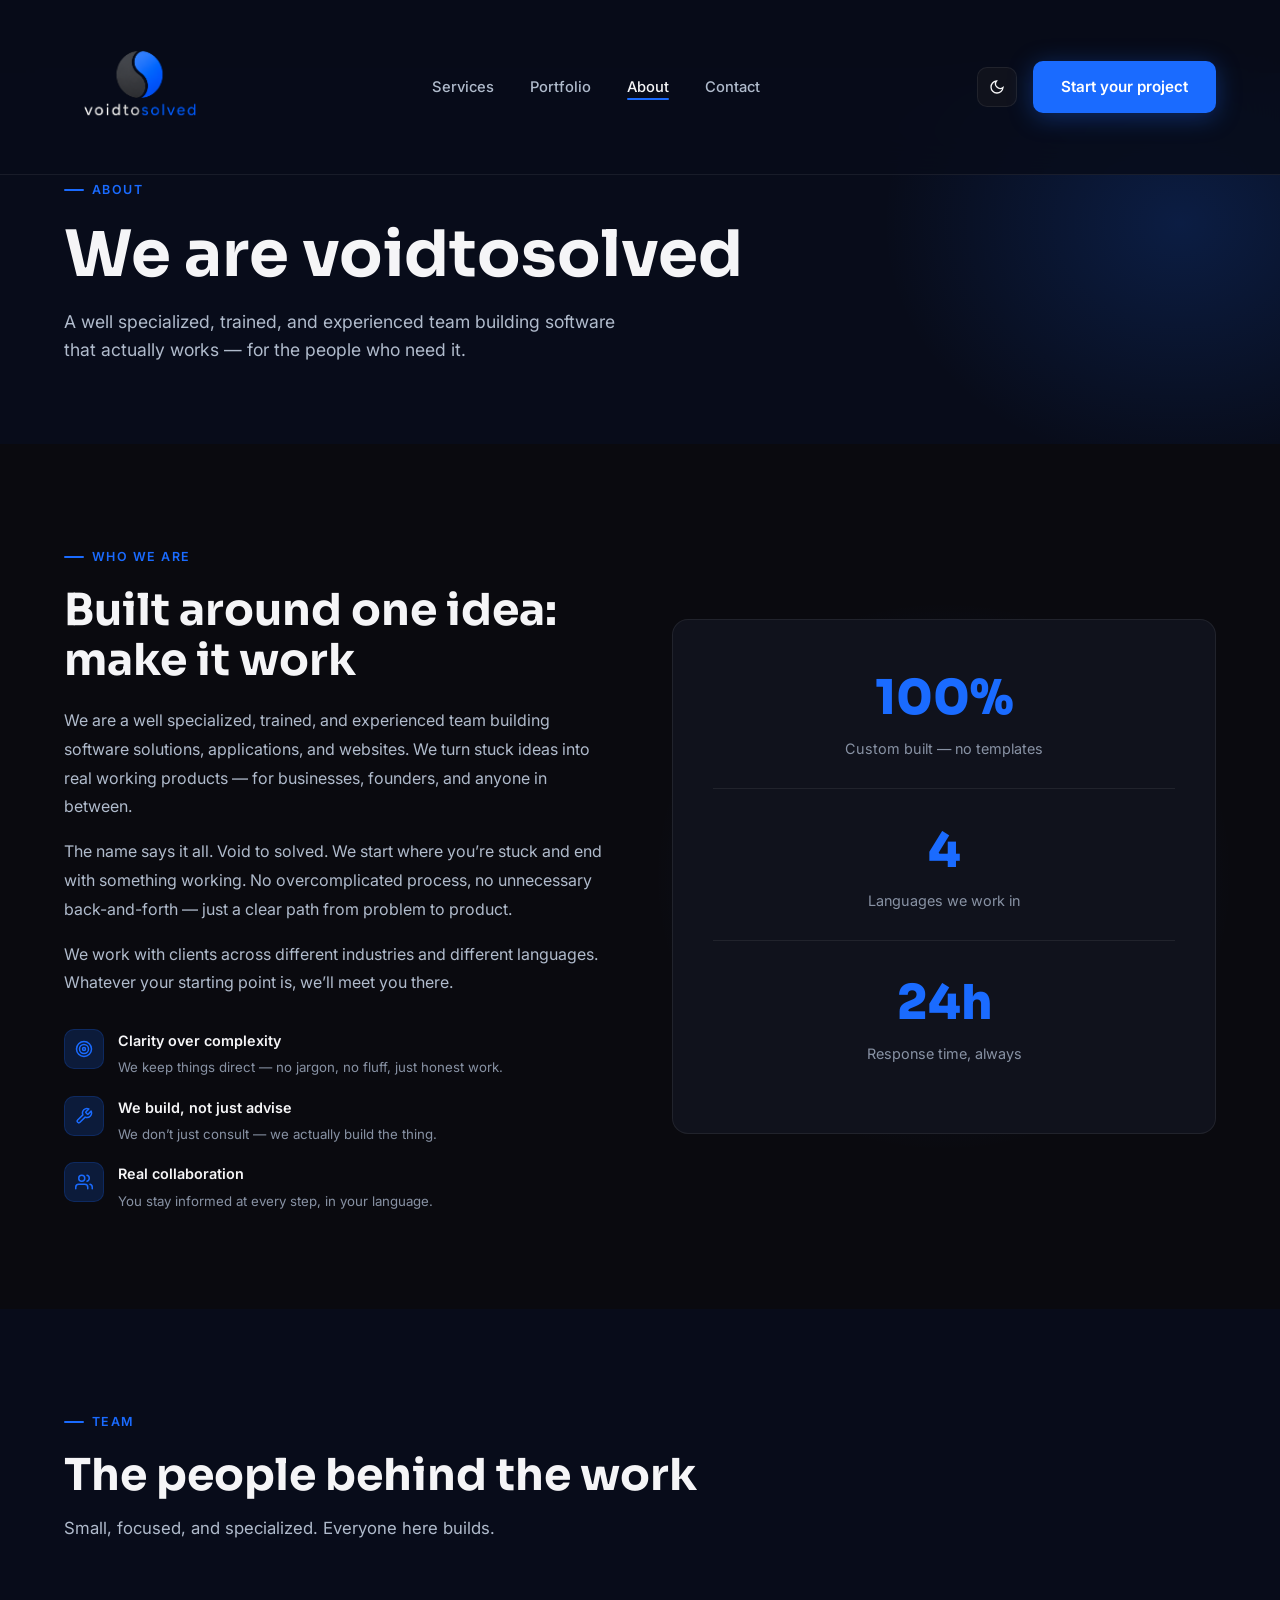
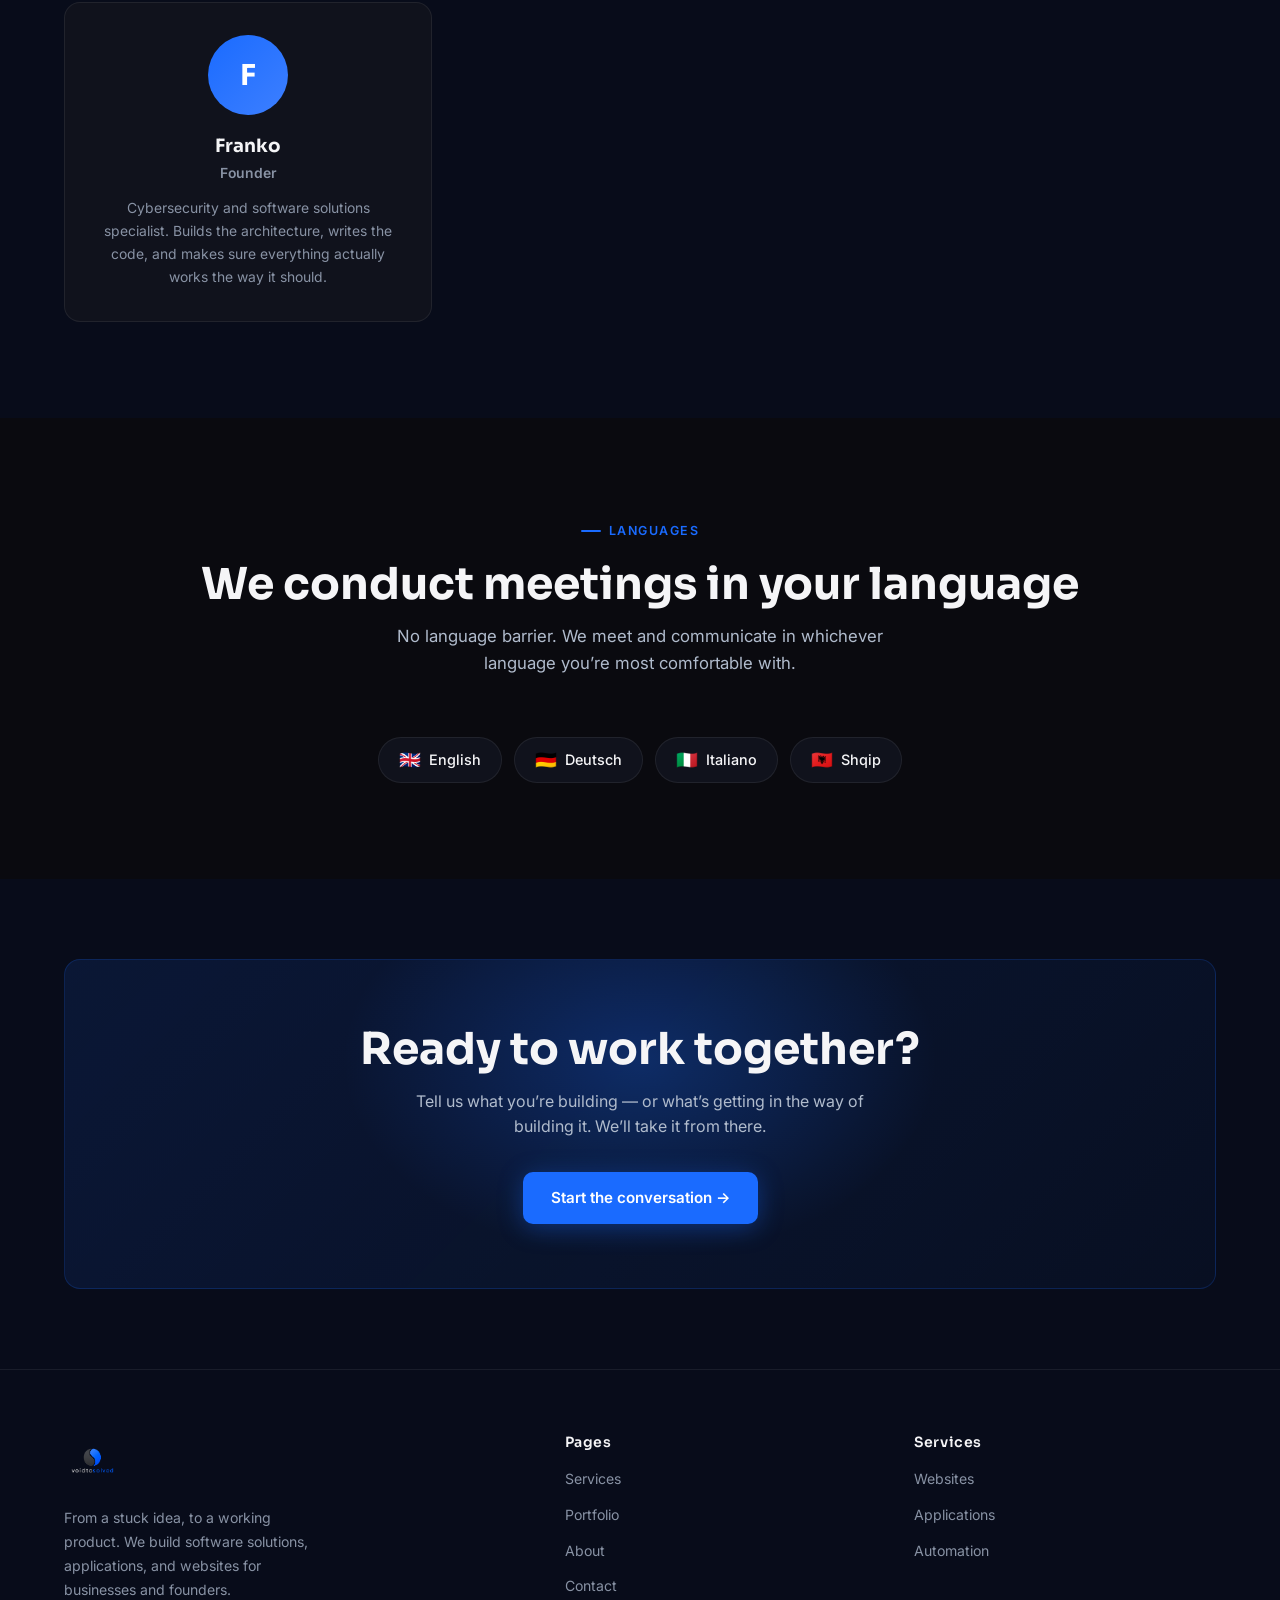
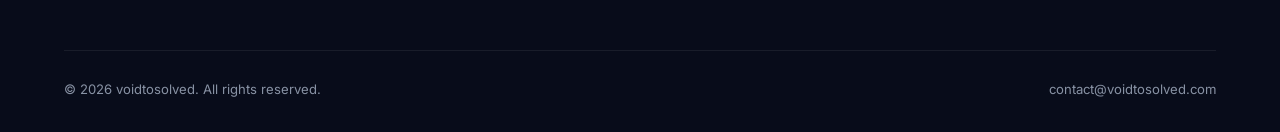
==== about.html @ 0ddc076f "Revert "Add interactive enhancements: particles, cursor glow, 3D tilt, magnetic buttons, parallax, s" ====
<!DOCTYPE html>
<html lang="en" data-theme="dark">
<head>
  <meta charset="UTF-8" />
  <meta name="viewport" content="width=device-width, initial-scale=1.0" />
  <title>About &mdash; voidtosolved</title>
  <meta name="description" content="We are voidtosolved &mdash; a specialized team building software solutions, applications, and websites for businesses and founders." />
  <link rel="stylesheet" href="css/style.css" />
  <link rel="icon" type="image/png" href="voidtosolved_transparent.png" />
</head>
<body>

<nav>
  <div class="container nav-inner">
    <a href="index.html" class="nav-logo" aria-label="voidtosolved home">
      <img src="VTS_LOGO_NO_BCG_WHITE.png" alt="voidtosolved logo" class="logo-dark" />
      <img src="voidtosolved_transparent.png" alt="voidtosolved logo" class="logo-light" />
    </a>
    <ul class="nav-links">
      <li><a href="services.html">Services</a></li>
      <li><a href="portfolio.html">Portfolio</a></li>
      <li><a href="about.html">About</a></li>
      <li><a href="contact.html">Contact</a></li>
    </ul>
    <div class="nav-right">
      <button class="theme-toggle" aria-label="Toggle theme"></button>
      <a href="contact.html" class="btn btn-primary">Start your project</a>
      <button class="hamburger" aria-label="Open menu" aria-expanded="false">
        <span></span><span></span><span></span>
      </button>
    </div>
  </div>
</nav>

<nav class="mobile-nav" role="navigation" aria-label="Mobile menu">
  <a href="services.html">Services</a>
  <a href="portfolio.html">Portfolio</a>
  <a href="about.html">About</a>
  <a href="contact.html">Contact</a>
  <a href="contact.html" class="btn btn-primary">Start your project</a>
</nav>

<div class="page-wrapper">

  <section class="page-hero">
    <div class="container">
      <div class="fade-up">
        <span class="section-label">About</span>
        <h1>We are voidtosolved</h1>
        <p style="max-width:560px;margin-top:16px;font-size:1.1rem;">A well specialized, trained, and experienced team building software that actually works &mdash; for the people who need it.</p>
      </div>
    </div>
  </section>

  <section class="about-story">
    <div class="container">
      <div class="about-grid">
        <div class="about-text fade-up">
          <span class="section-label">Who we are</span>
          <h2>Built around one idea:<br>make it work</h2>
          <p>We are a well specialized, trained, and experienced team building software solutions, applications, and websites. We turn stuck ideas into real working products &mdash; for businesses, founders, and anyone in between.</p>
          <p>The name says it all. Void to solved. We start where you&rsquo;re stuck and end with something working. No overcomplicated process, no unnecessary back-and-forth &mdash; just a clear path from problem to product.</p>
          <p>We work with clients across different industries and different languages. Whatever your starting point is, we&rsquo;ll meet you there.</p>
          <div class="about-values">
            <div class="about-value">
              <div class="about-value-icon"><svg width="18" height="18" viewBox="0 0 24 24" fill="none" stroke="currentColor" stroke-width="2" stroke-linecap="round" stroke-linejoin="round"><circle cx="12" cy="12" r="10"/><circle cx="12" cy="12" r="6"/><circle cx="12" cy="12" r="2"/></svg></div>
              <div class="about-value-text">
                <strong>Clarity over complexity</strong>
                <span>We keep things direct &mdash; no jargon, no fluff, just honest work.</span>
              </div>
            </div>
            <div class="about-value">
              <div class="about-value-icon"><svg width="18" height="18" viewBox="0 0 24 24" fill="none" stroke="currentColor" stroke-width="2" stroke-linecap="round" stroke-linejoin="round"><path d="M14.7 6.3a1 1 0 0 0 0 1.4l1.6 1.6a1 1 0 0 0 1.4 0l3.77-3.77a6 6 0 0 1-7.94 7.94l-6.91 6.91a2.12 2.12 0 0 1-3-3l6.91-6.91a6 6 0 0 1 7.94-7.94l-3.76 3.76z"/></svg></div>
              <div class="about-value-text">
                <strong>We build, not just advise</strong>
                <span>We don&rsquo;t just consult &mdash; we actually build the thing.</span>
              </div>
            </div>
            <div class="about-value">
              <div class="about-value-icon"><svg width="18" height="18" viewBox="0 0 24 24" fill="none" stroke="currentColor" stroke-width="2" stroke-linecap="round" stroke-linejoin="round"><path d="M17 21v-2a4 4 0 0 0-4-4H5a4 4 0 0 0-4 4v2"/><circle cx="9" cy="7" r="4"/><path d="M23 21v-2a4 4 0 0 0-3-3.87"/><path d="M16 3.13a4 4 0 0 1 0 7.75"/></svg></div>
              <div class="about-value-text">
                <strong>Real collaboration</strong>
                <span>You stay informed at every step, in your language.</span>
              </div>
            </div>
          </div>
        </div>
        <div class="about-visual fade-up fade-up-delay-1">
          <div class="about-visual-glow"></div>
          <div class="about-visual-card">
            <div class="about-stat">100%</div>
            <div class="about-stat-label">Custom built &mdash; no templates</div>
            <div style="height:1px;background:var(--card-border);margin:24px 0;"></div>
            <div class="about-stat">4</div>
            <div class="about-stat-label">Languages we work in</div>
            <div style="height:1px;background:var(--card-border);margin:24px 0;"></div>
            <div class="about-stat">24h</div>
            <div class="about-stat-label">Response time, always</div>
          </div>
        </div>
      </div>
    </div>
  </section>

  <section class="team-section">
    <div class="container">
      <div class="section-header fade-up">
        <span class="section-label">Team</span>
        <h2>The people behind the work</h2>
        <p>Small, focused, and specialized. Everyone here builds.</p>
      </div>
      <div class="team-grid fade-up fade-up-delay-1">
        <div class="team-card">
          <div class="team-avatar">F</div>
          <h3>Franko</h3>
          <p class="team-role">Founder</p>
          <p>Cybersecurity and software solutions specialist. Builds the architecture, writes the code, and makes sure everything actually works the way it should.</p>
        </div>
      </div>
    </div>
  </section>

  <section class="about-languages">
    <div class="container">
      <div class="section-header centered fade-up">
        <span class="section-label">Languages</span>
        <h2>We conduct meetings in your language</h2>
        <p>No language barrier. We meet and communicate in whichever language you&rsquo;re most comfortable with.</p>
      </div>
      <div class="languages-inner fade-up fade-up-delay-1">
        <div class="lang-pills">
          <span class="lang-pill"><span class="flag">&#x1F1EC;&#x1F1E7;</span> English</span>
          <span class="lang-pill"><span class="flag">&#x1F1E9;&#x1F1EA;</span> Deutsch</span>
          <span class="lang-pill"><span class="flag">&#x1F1EE;&#x1F1F9;</span> Italiano</span>
          <span class="lang-pill"><span class="flag">&#x1F1E6;&#x1F1F1;</span> Shqip</span>
        </div>
      </div>
    </div>
  </section>

  <section style="background:var(--deep-navy);padding:80px 0;">
    <div class="container">
      <div class="cta-banner fade-up">
        <h2>Ready to work together?</h2>
        <p>Tell us what you&rsquo;re building &mdash; or what&rsquo;s getting in the way of building it. We&rsquo;ll take it from there.</p>
        <a href="contact.html" class="btn btn-primary">Start the conversation &rarr;</a>
      </div>
    </div>
  </section>

</div>

<footer>
  <div class="container">
    <div class="footer-grid">
      <div class="footer-brand">
        <img src="VTS_LOGO_NO_BCG_WHITE.png" alt="voidtosolved" class="logo-dark" />
        <img src="voidtosolved_transparent.png" alt="voidtosolved" class="logo-light" />
        <p>From a stuck idea, to a working product. We build software solutions, applications, and websites for businesses and founders.</p>
      </div>
      <div class="footer-col">
        <h4>Pages</h4>
        <ul>
          <li><a href="services.html">Services</a></li>
          <li><a href="portfolio.html">Portfolio</a></li>
          <li><a href="about.html">About</a></li>
          <li><a href="contact.html">Contact</a></li>
        </ul>
      </div>
      <div class="footer-col">
        <h4>Services</h4>
        <ul>
          <li><a href="services.html#websites">Websites</a></li>
          <li><a href="services.html#applications">Applications</a></li>
          <li><a href="services.html#automation">Automation</a></li>
        </ul>
      </div>
    </div>
    <div class="footer-bottom">
      <p>&copy; 2026 voidtosolved. All rights reserved.</p>
      <a href="mailto:contact@voidtosolved.com">contact@voidtosolved.com</a>
    </div>
  </div>
</footer>

<script src="js/main.js"></script>
</body>
</html>
---- css/style.css ----
/* ============================
   VOIDTOSOLVED — MAIN STYLES
   ============================ */

@import url('https://fonts.googleapis.com/css2?family=Sora:wght@300;400;500;600;700;800&family=Inter:wght@300;400;500;600&display=swap');

/* ── CSS Variables ── */
:root {
  --void-black: #0A0A0F;
  --solved-blue: #1A6BFF;
  --deep-navy: #080C1A;
  --pure-white: #F5F5F7;
  --muted-blue: #3D7FFF;
  --glow-blue: rgba(26, 107, 255, 0.18);
  --glow-blue-strong: rgba(26, 107, 255, 0.28);
  --card-bg: #10121C;
  --card-border: rgba(255,255,255,0.07);
  --text-muted: #8892A4;
  --text-secondary: #B0BBCC;
  --nav-bg: rgba(8, 12, 26, 0.85);
  --transition: 0.3s cubic-bezier(0.4, 0, 0.2, 1);
  --radius: 16px;
  --radius-sm: 10px;
  --shadow-blue: 0 0 60px rgba(26, 107, 255, 0.15);
  --font-head: 'Sora', sans-serif;
  --font-body: 'Inter', sans-serif;
}

/* Light mode overrides */
[data-theme="light"] {
  --void-black: #F0F2F8;
  --deep-navy: #E8ECF6;
  --pure-white: #0A0A0F;
  --card-bg: #FFFFFF;
  --card-border: rgba(0,0,0,0.08);
  --text-muted: #5A6478;
  --text-secondary: #3A4255;
  --nav-bg: rgba(240, 242, 248, 0.9);
  --glow-blue: rgba(26, 107, 255, 0.08);
  --shadow-blue: 0 0 60px rgba(26, 107, 255, 0.08);
}

/* ── Reset & Base ── */
*, *::before, *::after { box-sizing: border-box; margin: 0; padding: 0; }

html { scroll-behavior: smooth; font-size: 16px; }

body {
  font-family: var(--font-body);
  background-color: var(--void-black);
  color: var(--pure-white);
  line-height: 1.6;
  overflow-x: hidden;
  transition: background-color var(--transition), color var(--transition);
}

a { text-decoration: none; color: inherit; }
img { max-width: 100%; display: block; }
ul { list-style: none; }

/* ── Typography ── */
h1, h2, h3, h4, h5 { font-family: var(--font-head); font-weight: 700; line-height: 1.15; }
h1 { font-size: clamp(2.2rem, 5vw, 4rem); }
h2 { font-size: clamp(1.8rem, 3.5vw, 2.75rem); }
h3 { font-size: clamp(1.2rem, 2vw, 1.5rem); }
p { font-size: 1rem; color: var(--text-secondary); }

/* ── Container ── */
.container {
  max-width: 1200px;
  margin: 0 auto;
  padding: 0 24px;
}

/* ── Buttons ── */
.btn {
  display: inline-flex;
  align-items: center;
  gap: 8px;
  padding: 14px 28px;
  border-radius: 10px;
  font-family: var(--font-body);
  font-weight: 600;
  font-size: 0.95rem;
  cursor: pointer;
  transition: var(--transition);
  border: none;
  white-space: nowrap;
}

.btn-primary {
  background: var(--solved-blue);
  color: #fff;
  box-shadow: 0 4px 24px rgba(26, 107, 255, 0.35);
}
.btn-primary:hover {
  background: var(--muted-blue);
  box-shadow: 0 6px 32px rgba(26, 107, 255, 0.5);
  transform: translateY(-2px);
}

.btn-outline {
  background: transparent;
  color: var(--pure-white);
  border: 1.5px solid rgba(255,255,255,0.25);
}
.btn-outline:hover {
  border-color: var(--solved-blue);
  color: var(--solved-blue);
  transform: translateY(-2px);
}

[data-theme="light"] .btn-outline {
  border-color: rgba(0,0,0,0.2);
  color: var(--pure-white);
}
[data-theme="light"] .btn-outline:hover {
  border-color: var(--solved-blue);
  color: var(--solved-blue);
}

/* ── Navigation ── */
nav {
  position: fixed;
  top: 0;
  left: 0;
  right: 0;
  z-index: 1000;
  padding: 12px 0;
  background: var(--nav-bg);
  backdrop-filter: blur(20px);
  -webkit-backdrop-filter: blur(20px);
  border-bottom: 1px solid var(--card-border);
  transition: var(--transition);
}

.nav-inner {
  display: flex;
  align-items: center;
  justify-content: space-between;
  gap: 24px;
}

.nav-logo img {
  height: 150px;
  width: auto;
}

/* Themed logos */
.logo-light { display: block; }
.logo-dark  { display: none;  }
[data-theme="light"] .logo-light { display: none;  }
[data-theme="light"] .logo-dark  { display: block; }

.nav-links {
  display: flex;
  align-items: center;
  gap: 36px;
}

.nav-links a {
  font-size: 0.92rem;
  font-weight: 500;
  color: var(--text-secondary);
  transition: color var(--transition);
  position: relative;
}
.nav-links a::after {
  content: '';
  position: absolute;
  bottom: -4px;
  left: 0;
  width: 0;
  height: 2px;
  background: var(--solved-blue);
  transition: width var(--transition);
  border-radius: 2px;
}
.nav-links a:hover, .nav-links a.active {
  color: var(--pure-white);
}
.nav-links a:hover::after, .nav-links a.active::after {
  width: 100%;
}

.nav-right {
  display: flex;
  align-items: center;
  gap: 16px;
}

/* Theme toggle */
.theme-toggle {
  background: var(--card-bg);
  border: 1px solid var(--card-border);
  color: var(--pure-white);
  width: 40px;
  height: 40px;
  border-radius: 10px;
  display: flex;
  align-items: center;
  justify-content: center;
  cursor: pointer;
  font-size: 1rem;
  transition: var(--transition);
}
.theme-toggle:hover {
  border-color: var(--solved-blue);
  background: var(--glow-blue);
}

/* Hamburger */
.hamburger {
  display: none;
  flex-direction: column;
  gap: 5px;
  background: none;
  border: none;
  cursor: pointer;
  padding: 4px;
}
.hamburger span {
  display: block;
  width: 22px;
  height: 2px;
  background: var(--pure-white);
  border-radius: 2px;
  transition: var(--transition);
}

/* Mobile nav */
.mobile-nav {
  display: none;
  position: fixed;
  top: 73px;
  left: 0;
  right: 0;
  background: var(--deep-navy);
  border-bottom: 1px solid var(--card-border);
  padding: 8px 24px 16px;
  z-index: 999;
  flex-direction: column;
  gap: 0;
}
.mobile-nav.open { display: flex; }
.mobile-nav a {
  font-size: 0.92rem;
  font-weight: 500;
  color: var(--text-secondary);
  padding: 7px 0;
  border-bottom: 1px solid var(--card-border);
  transition: color var(--transition);
}
.mobile-nav a:last-child { border-bottom: none; }
.mobile-nav a:hover { color: var(--solved-blue); }
.mobile-nav .btn { margin-top: 8px; width: 100%; justify-content: center; padding: 10px; }

/* ── Page Wrapper ── */
.page-wrapper { padding-top: 73px; }

/* ── Section Base ── */
section { padding: 96px 0; }

.section-label {
  display: inline-flex;
  align-items: center;
  gap: 8px;
  font-size: 0.78rem;
  font-weight: 600;
  letter-spacing: 0.12em;
  text-transform: uppercase;
  color: var(--solved-blue);
  margin-bottom: 18px;
}
.section-label::before {
  content: '';
  width: 20px;
  height: 2px;
  background: var(--solved-blue);
  border-radius: 2px;
}

.section-header {
  margin-bottom: 60px;
}
.section-header p {
  max-width: 560px;
  margin-top: 14px;
  font-size: 1.05rem;
}
.section-header.centered {
  text-align: center;
}
.section-header.centered p {
  margin: 14px auto 0;
}

/* ── Hero Section ── */
.hero {
  min-height: 100vh;
  display: flex;
  align-items: center;
  position: relative;
  overflow: hidden;
  background: var(--deep-navy);
  padding: 120px 0 96px;
}

.hero-bg-glow {
  position: absolute;
  inset: 0;
  background:
    radial-gradient(ellipse 60% 50% at 70% 50%, rgba(26,107,255,0.13) 0%, transparent 70%),
    radial-gradient(ellipse 40% 60% at 20% 50%, rgba(26,107,255,0.06) 0%, transparent 70%);
  pointer-events: none;
  z-index: 0;
}

.hero-grid {
  display: grid;
  grid-template-columns: 1fr 1fr;
  align-items: center;
  grid-template-columns: 1.4fr 1fr;
  gap: clamp(40px, 6vw, 120px);
  position: relative;
  z-index: 1;
}

.hero-content {
  position: relative;
  z-index: 1;
  max-width: 100%;
}

/* ── Orb ── */
.hero-orb-wrap {
  display: flex;
  align-items: center;
  justify-content: center;
}

.orb-scene {
  position: relative;
  width: 620px;
  height: 700px;
  display: flex;
  align-items: center;
  justify-content: center;
  flex-shrink: 0;
}

/* Deep ambient bloom that fills the scene — breathes slowly */
.orb-ambient {
  position: absolute;
  top: 50%;
  left: 50%;
  transform: translate(-50%, -52%);
  width: 860px;
  height: 860px;
  border-radius: 50%;
  background: radial-gradient(ellipse at center,
    rgba(26,107,255,0.22) 0%,
    rgba(26,107,255,0.08) 40%,
    transparent 68%);
  pointer-events: none;
  animation: orbPulse 5s ease-in-out infinite;
}

/* Only this element floats — keeps ground effects anchored */
.orb-float {
  position: relative;
  z-index: 2;
  animation: orbFloat 6s ease-in-out infinite;
}

/* drop-shadow wrapper — lives OUTSIDE overflow:hidden
   so the shadow follows the circular shape naturally */
.orb-glow-wrap {
  filter:
    drop-shadow(0 0 16px  rgba(26,107,255,0.95))
    drop-shadow(0 0 50px  rgba(26,107,255,0.55))
    drop-shadow(0 0 110px rgba(26,107,255,0.28));
}

/* Clips the white corners — no overlays, no fake lighting */
.orb-img-wrap {
  width: 480px;
  height: 480px;
  border-radius: 50%;
  overflow: hidden;
  transform: translateZ(0);
  -webkit-transform: translateZ(0);
  -webkit-mask-image: -webkit-radial-gradient(white, black);
}

.orb-img {
  width: 100%;
  height: 100%;
  object-fit: cover;
  display: block;
}

/* Ground halo — tight bright ellipse sitting right below the orb */
.orb-ground-halo {
  position: absolute;
  bottom: 60px;
  left: 50%;
  transform: translateX(-50%);
  width: 320px;
  height: 22px;
  border-radius: 50%;
  background: radial-gradient(ellipse at center,
    rgba(26,107,255,0.95) 0%,
    rgba(26,107,255,0.45) 45%,
    transparent 72%);
  filter: blur(5px);
  animation: haloFloat 6s ease-in-out infinite;
  z-index: 1;
}

/* Wide floor light ray spreading across the ground */
.orb-ground-ray {
  position: absolute;
  bottom: 36px;
  left: 50%;
  transform: translateX(-50%);
  width: 740px;
  height: 80px;
  border-radius: 50%;
  background: radial-gradient(ellipse at center,
    rgba(26,107,255,0.20) 0%,
    rgba(26,107,255,0.05) 52%,
    transparent 72%);
  filter: blur(16px);
  z-index: 0;
}

/* ── Keyframes ── */
@keyframes orbFloat {
  0%, 100% { transform: translateY(0px);   }
  50%       { transform: translateY(-20px); }
}

@keyframes haloFloat {
  /* halo shrinks/fades as orb rises, swells as it descends */
  0%, 100% { transform: translateX(-50%) scale(1);    opacity: 1;   }
  50%       { transform: translateX(-50%) scale(0.72); opacity: 0.5; }
}

@keyframes orbPulse {
  0%, 100% { opacity: 1;    transform: translate(-50%, -52%) scale(1);    }
  50%       { opacity: 0.60; transform: translate(-50%, -52%) scale(1.06); }
}

/* ── Responsive orb ── */
@media (max-width: 900px) {
  .hero-grid {
    grid-template-columns: 1fr;
    text-align: center;
  }
  .hero-content  { max-width: 100%; }
  .hero-buttons  { justify-content: center; }
  .hero-orb-wrap { order: -1; }
  .orb-scene       { width: 300px; height: 380px; }
  .orb-img-wrap    { width: 220px; height: 220px; }
  .orb-ambient     { width: 380px; height: 380px; }
  .orb-ground-halo { width: 150px; bottom: 32px; }
  .orb-ground-ray  { width: 320px; }
}

.hero-badge {
  display: inline-flex;
  align-items: center;
  gap: 8px;
  background: var(--glow-blue);
  border: 1px solid rgba(26, 107, 255, 0.3);
  border-radius: 100px;
  padding: 8px 18px;
  font-size: 0.82rem;
  font-weight: 500;
  color: var(--solved-blue);
  margin-bottom: 28px;
}
.hero-badge-dot {
  width: 6px;
  height: 6px;
  background: var(--solved-blue);
  border-radius: 50%;
  animation: pulse 2s infinite;
}

@keyframes pulse {
  0%, 100% { opacity: 1; transform: scale(1); }
  50% { opacity: 0.5; transform: scale(0.8); }
}

.hero h1 {
  margin-bottom: 24px;
  background: linear-gradient(135deg, var(--pure-white) 60%, var(--muted-blue) 100%);
  -webkit-background-clip: text;
  -webkit-text-fill-color: transparent;
  background-clip: text;
}

[data-theme="light"] .hero h1 {
  background: linear-gradient(135deg, #0A0A0F 60%, var(--solved-blue) 100%);
  -webkit-background-clip: text;
  -webkit-text-fill-color: transparent;
  background-clip: text;
}

.hero-sub {
  font-size: clamp(1rem, 2vw, 1.2rem);
  color: var(--text-secondary);
  margin-bottom: 40px;
  max-width: 580px;
  line-height: 1.7;
}

.hero-buttons {
  display: flex;
  gap: 16px;
  flex-wrap: wrap;
}

/* ── Who We Help ── */
.who-we-help {
  background: var(--void-black);
}

.cards-grid-3 {
  display: grid;
  grid-template-columns: repeat(3, 1fr);
  gap: 24px;
}

.card {
  background: var(--card-bg);
  border: 1px solid var(--card-border);
  border-radius: var(--radius);
  padding: 32px;
  transition: var(--transition);
  position: relative;
  overflow: hidden;
}
.card::before {
  content: '';
  position: absolute;
  inset: 0;
  border-radius: var(--radius);
  background: linear-gradient(135deg, rgba(26,107,255,0.04) 0%, transparent 60%);
  opacity: 0;
  transition: opacity var(--transition);
}
.card:hover {
  border-color: rgba(26, 107, 255, 0.3);
  transform: translateY(-4px);
  box-shadow: 0 16px 40px rgba(0,0,0,0.3), 0 0 0 1px rgba(26,107,255,0.1);
}
.card:hover::before { opacity: 1; }

.card-icon {
  width: 48px;
  height: 48px;
  background: var(--glow-blue);
  border: 1px solid rgba(26, 107, 255, 0.2);
  border-radius: 12px;
  display: flex;
  align-items: center;
  justify-content: center;
  margin-bottom: 20px;
  color: var(--solved-blue);
  flex-shrink: 0;
}

.card h3 {
  margin-bottom: 10px;
  color: var(--pure-white);
  font-size: 1.15rem;
}
.card p { font-size: 0.93rem; color: var(--text-muted); line-height: 1.65; }

.who-we-help-footer {
  margin-top: 32px;
  text-align: center;
}
.who-we-help-footer p {
  font-size: 0.93rem;
  color: var(--text-muted);
}
.who-we-help-footer a {
  color: var(--solved-blue);
  font-weight: 500;
  transition: opacity var(--transition);
}
.who-we-help-footer a:hover { opacity: 0.8; }

/* ── How It Works ── */
.how-it-works {
  background: var(--deep-navy);
}

.steps-flow {
  display: grid;
  grid-template-columns: repeat(4, 1fr);
  gap: 0;
  position: relative;
}

.steps-flow::before {
  content: '';
  position: absolute;
  top: 28px;
  left: 12.5%;
  right: 12.5%;
  height: 1px;
  background: linear-gradient(90deg, transparent 0%, rgba(26,107,255,0.4) 20%, rgba(26,107,255,0.4) 80%, transparent 100%);
  z-index: 0;
}

.step {
  display: flex;
  flex-direction: column;
  align-items: center;
  text-align: center;
  padding: 0 20px;
  position: relative;
  z-index: 1;
}

.step-number {
  width: 56px;
  height: 56px;
  background: var(--card-bg);
  border: 2px solid var(--solved-blue);
  border-radius: 50%;
  display: flex;
  align-items: center;
  justify-content: center;
  font-family: var(--font-head);
  font-size: 1.1rem;
  font-weight: 700;
  color: var(--solved-blue);
  margin-bottom: 24px;
  box-shadow: 0 0 24px rgba(26, 107, 255, 0.25);
  flex-shrink: 0;
}

.step h3 {
  font-size: 1rem;
  color: var(--pure-white);
  margin-bottom: 10px;
  line-height: 1.35;
}
.step p { font-size: 0.88rem; color: var(--text-muted); line-height: 1.6; }

/* ── Services ── */
.services {
  background: var(--void-black);
}

.service-card {
  background: var(--card-bg);
  border: 1px solid var(--card-border);
  border-radius: var(--radius);
  padding: 40px;
  transition: var(--transition);
  position: relative;
  overflow: hidden;
  display: flex;
  flex-direction: column;
  gap: 20px;
}
.service-card::after {
  content: '';
  position: absolute;
  bottom: 0;
  left: 0;
  right: 0;
  height: 3px;
  background: linear-gradient(90deg, var(--solved-blue), var(--muted-blue));
  transform: scaleX(0);
  transition: transform var(--transition);
  transform-origin: left;
}
.service-card:hover {
  border-color: rgba(26, 107, 255, 0.25);
  transform: translateY(-6px);
  box-shadow: 0 24px 60px rgba(0,0,0,0.35);
}
.service-card:hover::after { transform: scaleX(1); }

.service-icon {
  width: 56px;
  height: 56px;
  background: var(--glow-blue);
  border: 1px solid rgba(26, 107, 255, 0.25);
  border-radius: 14px;
  display: flex;
  align-items: center;
  justify-content: center;
  color: var(--solved-blue);
  flex-shrink: 0;
}
.service-card h3 {
  font-size: 1.3rem;
  color: var(--pure-white);
}
.service-card p { font-size: 0.95rem; color: var(--text-muted); line-height: 1.7; flex: 1; }

.service-features {
  display: flex;
  flex-direction: column;
  gap: 10px;
}
.service-features li {
  display: flex;
  align-items: center;
  gap: 10px;
  font-size: 0.88rem;
  color: var(--text-secondary);
}
.service-features li::before {
  content: '';
  width: 6px;
  height: 6px;
  background: var(--solved-blue);
  border-radius: 50%;
  flex-shrink: 0;
}

/* ── Portfolio Preview ── */
.portfolio-preview {
  background: var(--deep-navy);
}

.portfolio-grid {
  display: grid;
  grid-template-columns: repeat(2, 1fr);
  gap: 28px;
}

.project-card {
  background: var(--card-bg);
  border: 1px solid var(--card-border);
  border-radius: var(--radius);
  overflow: hidden;
  transition: var(--transition);
}
.project-card:hover {
  border-color: rgba(26, 107, 255, 0.25);
  transform: translateY(-6px);
  box-shadow: 0 24px 60px rgba(0,0,0,0.35);
}

.project-image {
  width: 100%;
  height: 220px;
  background: linear-gradient(135deg, #0D1426 0%, #111827 100%);
  display: flex;
  align-items: center;
  justify-content: center;
  overflow: hidden;
  position: relative;
}

.project-image-placeholder {
  display: flex;
  flex-direction: column;
  align-items: center;
  gap: 12px;
  opacity: 0.4;
}
.project-image-placeholder span {
  font-size: 2.5rem;
}
.project-image-placeholder p {
  font-size: 0.8rem;
  letter-spacing: 0.08em;
  color: var(--text-muted);
}

.project-image img {
  width: 100%;
  height: 100%;
  object-fit: cover;
  transition: transform 0.6s ease;
}
.project-card:hover .project-image img { transform: scale(1.04); }

.project-tag {
  position: absolute;
  top: 14px;
  left: 14px;
  background: rgba(26, 107, 255, 0.85);
  backdrop-filter: blur(8px);
  color: #fff;
  font-size: 0.72rem;
  font-weight: 600;
  letter-spacing: 0.08em;
  text-transform: uppercase;
  padding: 5px 12px;
  border-radius: 6px;
}

.project-info {
  padding: 28px;
}
.project-info h3 {
  font-size: 1.2rem;
  color: var(--pure-white);
  margin-bottom: 8px;
}
.project-info p {
  font-size: 0.9rem;
  color: var(--text-muted);
  margin-bottom: 20px;
  line-height: 1.65;
}

.portfolio-footer {
  margin-top: 48px;
  text-align: center;
}

/* ── Languages ── */
.languages-strip {
  background: var(--void-black);
  padding: 60px 0;
}

.languages-inner {
  display: flex;
  align-items: center;
  justify-content: center;
  gap: 48px;
  flex-wrap: wrap;
}

.languages-label {
  font-family: var(--font-head);
  font-size: 1rem;
  font-weight: 600;
  color: var(--text-muted);
  letter-spacing: 0.04em;
}

.lang-pills {
  display: flex;
  gap: 12px;
  flex-wrap: wrap;
  justify-content: center;
}

.lang-pill {
  display: flex;
  align-items: center;
  gap: 8px;
  background: var(--card-bg);
  border: 1px solid var(--card-border);
  border-radius: 100px;
  padding: 8px 20px;
  font-size: 0.9rem;
  font-weight: 500;
  color: var(--pure-white);
  transition: var(--transition);
}
.lang-pill:hover {
  border-color: rgba(26,107,255,0.4);
  background: var(--glow-blue);
}
.lang-pill .flag { font-size: 1.1rem; }

/* ── Contact / Form ── */
.contact-section {
  background: var(--deep-navy);
  position: relative;
  overflow: hidden;
}
.contact-section::before {
  content: '';
  position: absolute;
  top: -200px;
  left: 50%;
  transform: translateX(-50%);
  width: 800px;
  height: 500px;
  background: radial-gradient(ellipse, var(--glow-blue) 0%, transparent 70%);
  pointer-events: none;
}

.contact-grid {
  display: grid;
  grid-template-columns: 1fr 1.6fr;
  gap: 60px;
  align-items: start;
  position: relative;
  z-index: 1;
}

.contact-info h2 { margin-bottom: 16px; }
.contact-info p { font-size: 1rem; margin-bottom: 32px; }

.contact-perks {
  display: flex;
  flex-direction: column;
  gap: 16px;
}
.contact-perk {
  display: flex;
  align-items: flex-start;
  gap: 14px;
}
.contact-perk-icon {
  width: 40px;
  height: 40px;
  background: var(--glow-blue);
  border: 1px solid rgba(26,107,255,0.2);
  border-radius: 10px;
  display: flex;
  align-items: center;
  justify-content: center;
  color: var(--solved-blue);
  flex-shrink: 0;
}
.contact-perk-text strong {
  display: block;
  font-size: 0.9rem;
  color: var(--pure-white);
  margin-bottom: 2px;
}
.contact-perk-text span {
  font-size: 0.83rem;
  color: var(--text-muted);
}

/* Form */
.form-card {
  background: var(--card-bg);
  border: 1px solid var(--card-border);
  border-radius: var(--radius);
  padding: 40px;
}

.form-row {
  display: grid;
  grid-template-columns: 1fr 1fr;
  gap: 20px;
}

.form-group {
  display: flex;
  flex-direction: column;
  gap: 8px;
  margin-bottom: 20px;
}
.form-group:last-child { margin-bottom: 0; }

.form-group label {
  font-size: 0.85rem;
  font-weight: 500;
  color: var(--text-secondary);
}
.form-group .required { color: var(--solved-blue); margin-left: 2px; }

.form-group input,
.form-group select,
.form-group textarea {
  background: var(--void-black);
  border: 1.5px solid var(--card-border);
  border-radius: var(--radius-sm);
  padding: 13px 16px;
  color: var(--pure-white);
  font-family: var(--font-body);
  font-size: 0.93rem;
  transition: border-color var(--transition), box-shadow var(--transition);
  outline: none;
  width: 100%;
  -webkit-appearance: none;
  appearance: none;
}

.form-group select {
  background-image: url("data:image/svg+xml,%3Csvg width='12' height='8' viewBox='0 0 12 8' fill='none' xmlns='http://www.w3.org/2000/svg'%3E%3Cpath d='M1 1L6 7L11 1' stroke='%238892A4' stroke-width='1.5' stroke-linecap='round' stroke-linejoin='round'/%3E%3C/svg%3E");
  background-repeat: no-repeat;
  background-position: right 14px center;
  padding-right: 40px;
  cursor: pointer;
}

.form-group select option {
  background: #10121C;
  color: var(--pure-white);
}

[data-theme="light"] .form-group input,
[data-theme="light"] .form-group select,
[data-theme="light"] .form-group textarea {
  background: #F0F2F8;
  color: #0A0A0F;
}

[data-theme="light"] .form-group select option {
  background: #F0F2F8;
  color: #0A0A0F;
}

.form-group input:focus,
.form-group select:focus,
.form-group textarea:focus {
  border-color: var(--solved-blue);
  box-shadow: 0 0 0 3px rgba(26, 107, 255, 0.12);
}

.form-group textarea { resize: vertical; min-height: 110px; }

.form-group input::placeholder,
.form-group textarea::placeholder { color: var(--text-muted); }

.form-submit {
  margin-top: 8px;
}
.form-submit .btn { width: 100%; justify-content: center; }

.form-note {
  text-align: center;
  font-size: 0.8rem;
  color: var(--text-muted);
  margin-top: 14px;
}

/* Form success/error */
.form-success {
  display: none;
  text-align: center;
  padding: 40px;
}
.form-success.show { display: flex; flex-direction: column; align-items: center; gap: 16px; }
.form-success .success-icon {
  width: 64px;
  height: 64px;
  background: var(--glow-blue);
  border: 2px solid rgba(26,107,255,0.3);
  border-radius: 50%;
  display: flex;
  align-items: center;
  justify-content: center;
  color: var(--solved-blue);
}
.form-success h3 { color: var(--pure-white); }
.form-success p { color: var(--text-muted); font-size: 0.9rem; }

/* ── Footer ── */
footer {
  background: var(--deep-navy);
  border-top: 1px solid var(--card-border);
  padding: 64px 0 32px;
}

.footer-grid {
  display: grid;
  grid-template-columns: 1.5fr 1fr 1fr;
  gap: 48px;
  margin-bottom: 48px;
}

.footer-brand img { height: 56px; margin-bottom: 16px; }
.footer-brand p {
  font-size: 0.88rem;
  color: var(--text-muted);
  line-height: 1.7;
  max-width: 260px;
}

.footer-col h4 {
  font-family: var(--font-head);
  font-size: 0.88rem;
  font-weight: 600;
  color: var(--pure-white);
  margin-bottom: 16px;
  letter-spacing: 0.04em;
}
.footer-col ul { display: flex; flex-direction: column; gap: 10px; }
.footer-col ul li a {
  font-size: 0.88rem;
  color: var(--text-muted);
  transition: color var(--transition);
}
.footer-col ul li a:hover { color: var(--solved-blue); }

.footer-bottom {
  border-top: 1px solid var(--card-border);
  padding-top: 28px;
  display: flex;
  align-items: center;
  justify-content: space-between;
  flex-wrap: wrap;
  gap: 16px;
}
.footer-bottom p {
  font-size: 0.82rem;
  color: var(--text-muted);
}
.footer-bottom a {
  font-size: 0.82rem;
  color: var(--text-muted);
  transition: color var(--transition);
}
.footer-bottom a:hover { color: var(--solved-blue); }

/* ── Page Hero (inner pages) ── */
.page-hero {
  background: var(--deep-navy);
  padding: 100px 0 80px;
  position: relative;
  overflow: hidden;
}
.page-hero::before {
  content: '';
  position: absolute;
  top: -100px;
  right: -200px;
  width: 600px;
  height: 500px;
  background: radial-gradient(ellipse, var(--glow-blue) 0%, transparent 70%);
  pointer-events: none;
}
.page-hero .container { position: relative; z-index: 1; }

/* ── Services Page ── */
.services-detailed {
  background: var(--void-black);
}

.service-detailed-card {
  background: var(--card-bg);
  border: 1px solid var(--card-border);
  border-radius: var(--radius);
  padding: 48px;
  margin-bottom: 28px;
  display: grid;
  grid-template-columns: 1fr 1.2fr;
  gap: 48px;
  align-items: start;
  transition: var(--transition);
}
.service-detailed-card:hover {
  border-color: rgba(26,107,255,0.2);
}

.service-detail-header {
  display: flex;
  align-items: center;
  gap: 16px;
  margin-bottom: 20px;
}
.service-detail-header .service-icon { margin: 0; }
.service-detail-header h3 { font-size: 1.5rem; color: var(--pure-white); }

.service-detail-desc {
  font-size: 0.95rem;
  color: var(--text-muted);
  line-height: 1.75;
  margin-bottom: 24px;
}

.service-includes h4 {
  font-size: 0.85rem;
  font-weight: 600;
  color: var(--text-secondary);
  letter-spacing: 0.06em;
  text-transform: uppercase;
  margin-bottom: 14px;
}
.service-includes ul {
  display: flex;
  flex-direction: column;
  gap: 12px;
}
.service-includes ul li {
  display: flex;
  align-items: center;
  gap: 10px;
  font-size: 0.9rem;
  color: var(--text-secondary);
}
.service-includes ul li::before {
  content: '';
  width: 6px;
  height: 6px;
  background: var(--solved-blue);
  border-radius: 50%;
  flex-shrink: 0;
}

.service-cta-box {
  background: var(--void-black);
  border: 1px solid var(--card-border);
  border-radius: var(--radius-sm);
  padding: 32px;
  text-align: center;
}
.service-cta-box .price-label {
  font-size: 0.8rem;
  color: var(--text-muted);
  text-transform: uppercase;
  letter-spacing: 0.1em;
  margin-bottom: 8px;
}
.service-cta-box .price {
  font-family: var(--font-head);
  font-size: 1.4rem;
  font-weight: 700;
  color: var(--pure-white);
  margin-bottom: 4px;
}
.service-cta-box .price-note {
  font-size: 0.82rem;
  color: var(--text-muted);
  margin-bottom: 24px;
}
.service-cta-box .btn { width: 100%; justify-content: center; }

/* ── Portfolio Page ── */
.portfolio-full {
  background: var(--void-black);
}

.portfolio-full-grid {
  display: grid;
  grid-template-columns: repeat(2, 1fr);
  gap: 32px;
}

.project-full-card {
  background: var(--card-bg);
  border: 1px solid var(--card-border);
  border-radius: var(--radius);
  overflow: hidden;
  transition: var(--transition);
}
.project-full-card:hover {
  border-color: rgba(26,107,255,0.25);
  transform: translateY(-6px);
  box-shadow: 0 24px 60px rgba(0,0,0,0.35);
}

.project-full-image {
  width: 100%;
  height: 260px;
  background: linear-gradient(135deg, #0D1426 0%, #111827 100%);
  display: flex;
  align-items: center;
  justify-content: center;
  position: relative;
  overflow: hidden;
}

.project-full-body {
  padding: 32px;
}
.project-full-body h3 {
  font-size: 1.3rem;
  color: var(--pure-white);
  margin-bottom: 12px;
}
.project-full-body p {
  font-size: 0.93rem;
  color: var(--text-muted);
  line-height: 1.7;
  margin-bottom: 24px;
}

.project-tags {
  display: flex;
  gap: 8px;
  flex-wrap: wrap;
  margin-bottom: 24px;
}
.project-tag-badge {
  background: var(--glow-blue);
  border: 1px solid rgba(26,107,255,0.2);
  color: var(--solved-blue);
  font-size: 0.75rem;
  font-weight: 600;
  padding: 4px 12px;
  border-radius: 6px;
}

/* ── About Page ── */
.about-story {
  background: var(--void-black);
}

.about-grid {
  display: grid;
  grid-template-columns: 1fr 1fr;
  gap: 64px;
  align-items: center;
}

.about-text h2 { margin-bottom: 20px; }
.about-text p {
  font-size: 1rem;
  color: var(--text-secondary);
  line-height: 1.8;
  margin-bottom: 16px;
}

.about-values {
  display: flex;
  flex-direction: column;
  gap: 16px;
  margin-top: 32px;
}
.about-value {
  display: flex;
  align-items: flex-start;
  gap: 14px;
}
.about-value-icon {
  width: 40px;
  height: 40px;
  background: var(--glow-blue);
  border: 1px solid rgba(26,107,255,0.2);
  border-radius: 10px;
  display: flex;
  align-items: center;
  justify-content: center;
  color: var(--solved-blue);
  flex-shrink: 0;
}
.about-value-text strong {
  display: block;
  font-size: 0.9rem;
  font-weight: 600;
  color: var(--pure-white);
  margin-bottom: 2px;
}
.about-value-text span {
  font-size: 0.83rem;
  color: var(--text-muted);
}

.about-visual {
  position: relative;
}
.about-visual-card {
  background: var(--card-bg);
  border: 1px solid var(--card-border);
  border-radius: var(--radius);
  padding: 40px;
  text-align: center;
}
.about-visual-glow {
  position: absolute;
  inset: -20px;
  background: radial-gradient(ellipse, var(--glow-blue) 0%, transparent 70%);
  pointer-events: none;
  z-index: -1;
}
.about-stat {
  font-family: var(--font-head);
  font-size: 3rem;
  font-weight: 800;
  color: var(--solved-blue);
}
.about-stat-label {
  font-size: 0.9rem;
  color: var(--text-muted);
  margin-bottom: 28px;
}

/* Team */
.team-section {
  background: var(--deep-navy);
}

.team-grid {
  display: grid;
  grid-template-columns: repeat(3, 1fr);
  gap: 24px;
}

.team-card {
  background: var(--card-bg);
  border: 1px solid var(--card-border);
  border-radius: var(--radius);
  padding: 32px;
  text-align: center;
  transition: var(--transition);
}
.team-card:hover {
  border-color: rgba(26,107,255,0.25);
  transform: translateY(-4px);
}

.team-avatar {
  width: 80px;
  height: 80px;
  background: linear-gradient(135deg, var(--solved-blue), var(--muted-blue));
  border-radius: 50%;
  display: flex;
  align-items: center;
  justify-content: center;
  font-family: var(--font-head);
  font-size: 1.8rem;
  font-weight: 700;
  color: #fff;
  margin: 0 auto 20px;
}
.team-card h3 {
  font-size: 1.15rem;
  color: var(--pure-white);
  margin-bottom: 6px;
}
.team-role {
  font-size: 0.83rem;
  color: var(--solved-blue);
  font-weight: 600;
  margin-bottom: 12px;
}
.team-card > p {
  font-size: 0.87rem;
  color: var(--text-muted);
  line-height: 1.65;
}

/* About languages */
.about-languages {
  background: var(--void-black);
}

/* ── CTA Banner ── */
.cta-banner {
  background: linear-gradient(135deg, rgba(26,107,255,0.12) 0%, rgba(26,107,255,0.04) 100%);
  border: 1px solid rgba(26,107,255,0.2);
  border-radius: var(--radius);
  padding: 64px 48px;
  text-align: center;
  position: relative;
  overflow: hidden;
}
.cta-banner::before {
  content: '';
  position: absolute;
  top: -100px;
  left: 50%;
  transform: translateX(-50%);
  width: 600px;
  height: 400px;
  background: radial-gradient(ellipse, var(--glow-blue-strong) 0%, transparent 70%);
  pointer-events: none;
}
.cta-banner h2 { margin-bottom: 14px; position: relative; }
.cta-banner p { max-width: 480px; margin: 0 auto 32px; position: relative; }
.cta-banner .btn { position: relative; }

/* ── Scroll Animations ── */
.fade-up {
  opacity: 0;
  transform: translateY(32px);
  transition: opacity 0.7s ease, transform 0.7s ease;
}
.fade-up.visible {
  opacity: 1;
  transform: translateY(0);
}

.fade-up-delay-1 { transition-delay: 0.1s; }
.fade-up-delay-2 { transition-delay: 0.2s; }
.fade-up-delay-3 { transition-delay: 0.3s; }
.fade-up-delay-4 { transition-delay: 0.4s; }

/* ── Contact Page ── */
.contact-page-section {
  background: var(--void-black);
}
.contact-page-grid {
  display: grid;
  grid-template-columns: 1fr 1.8fr;
  gap: 60px;
  align-items: start;
}

/* ── Divider ── */
.divider {
  width: 60px;
  height: 3px;
  background: linear-gradient(90deg, var(--solved-blue), var(--muted-blue));
  border-radius: 2px;
  margin-bottom: 24px;
}

/* ── Responsive ── */
@media (max-width: 1024px) {
  .steps-flow {
    grid-template-columns: repeat(2, 1fr);
    gap: 40px;
  }
  .steps-flow::before { display: none; }

  .contact-grid { grid-template-columns: 1fr; gap: 40px; }
  .about-grid { grid-template-columns: 1fr; gap: 40px; }
  .service-detailed-card { grid-template-columns: 1fr; }
  .contact-page-grid { grid-template-columns: 1fr; gap: 40px; }
  .footer-grid { grid-template-columns: 1fr 1fr; }
}

@media (max-width: 768px) {
  section { padding: 72px 0; }
  .nav-links { display: none; }
  .nav-right .btn { display: none; }
  .hamburger { display: flex; }
  .nav-logo img { height: 80px; }
  .mobile-nav { top: 104px; }

  .cards-grid-3 { grid-template-columns: 1fr; }
  .portfolio-grid { grid-template-columns: 1fr; }
  .portfolio-full-grid { grid-template-columns: 1fr; }
  .team-grid { grid-template-columns: 1fr; }
  .form-row { grid-template-columns: 1fr; }
  .footer-grid { grid-template-columns: 1fr; gap: 32px; }
  .footer-bottom { flex-direction: column; text-align: center; }
  .hero-buttons { flex-direction: column; }
  .hero-buttons .btn { width: 100%; justify-content: center; }
  .cta-banner { padding: 40px 24px; }
}

@media (max-width: 480px) {
  .container { padding: 0 16px; }
  .form-card { padding: 24px; }
  .languages-inner { flex-direction: column; gap: 24px; }
}
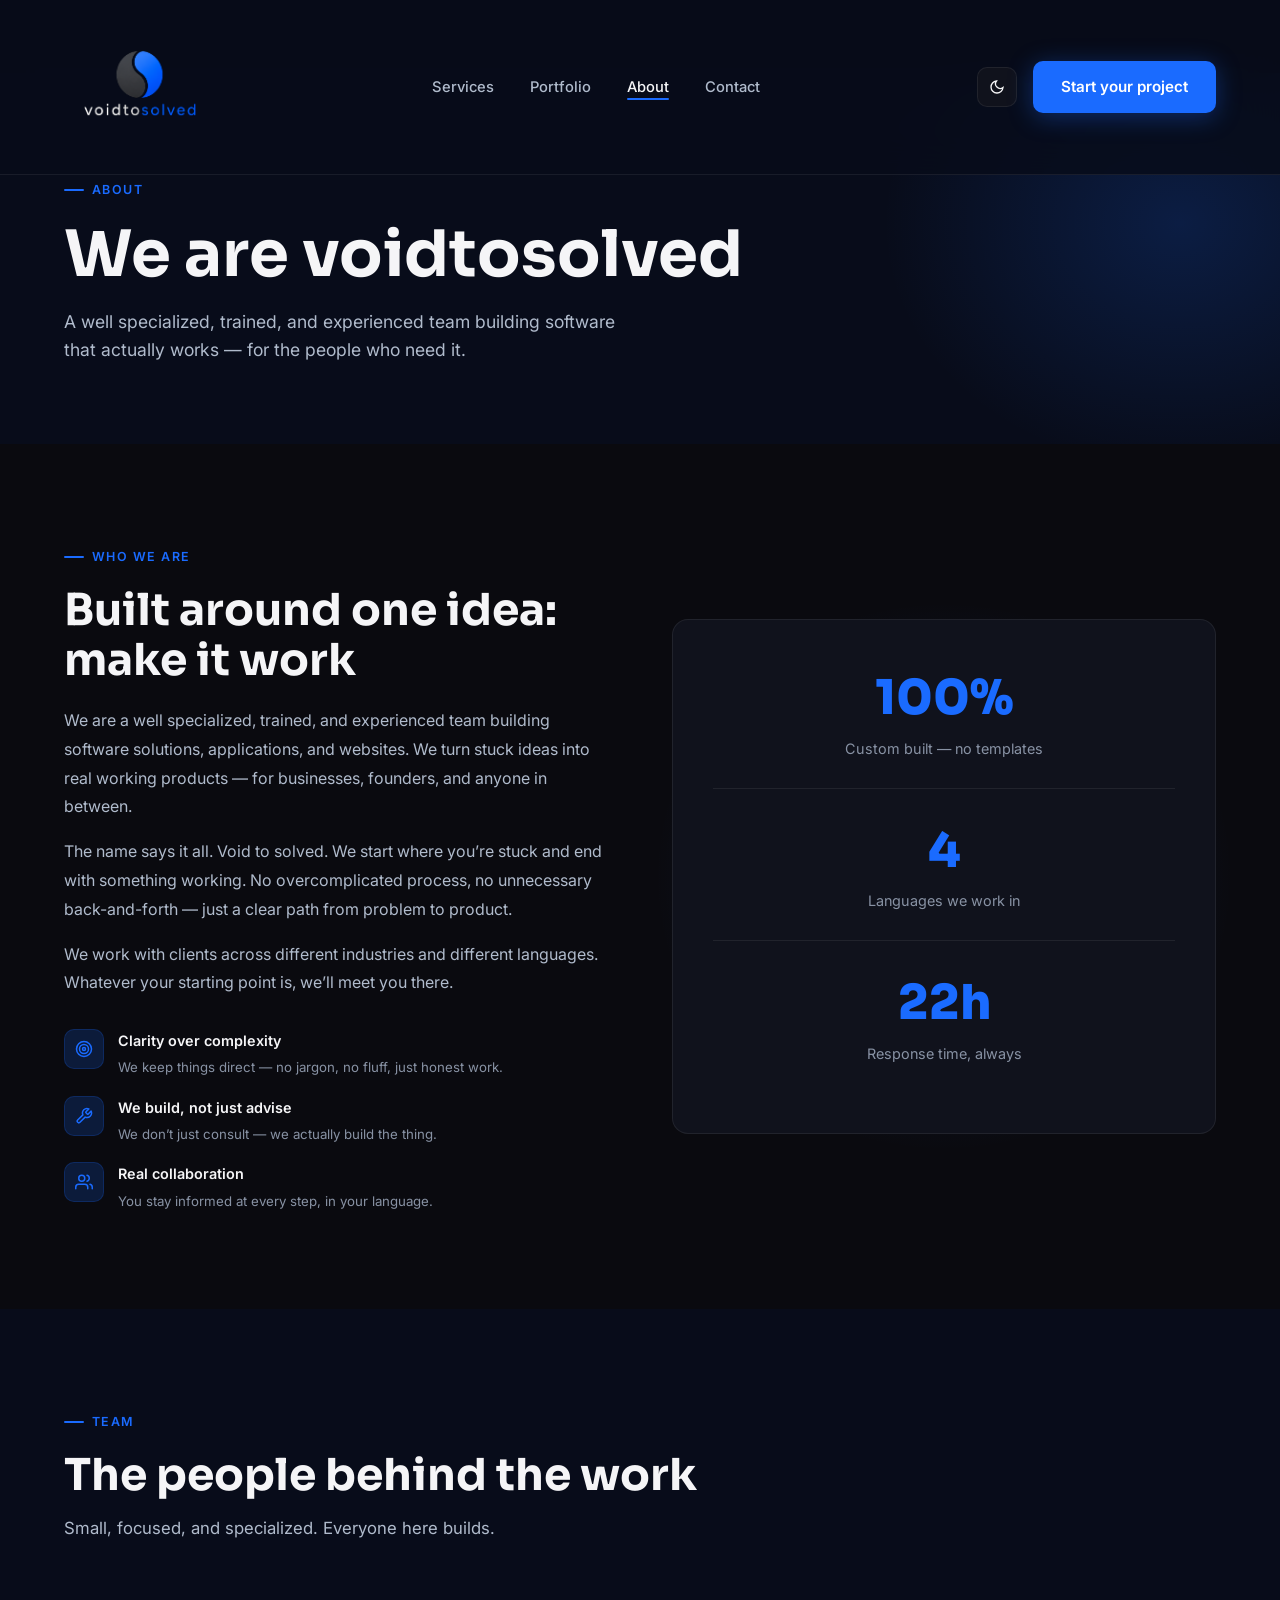
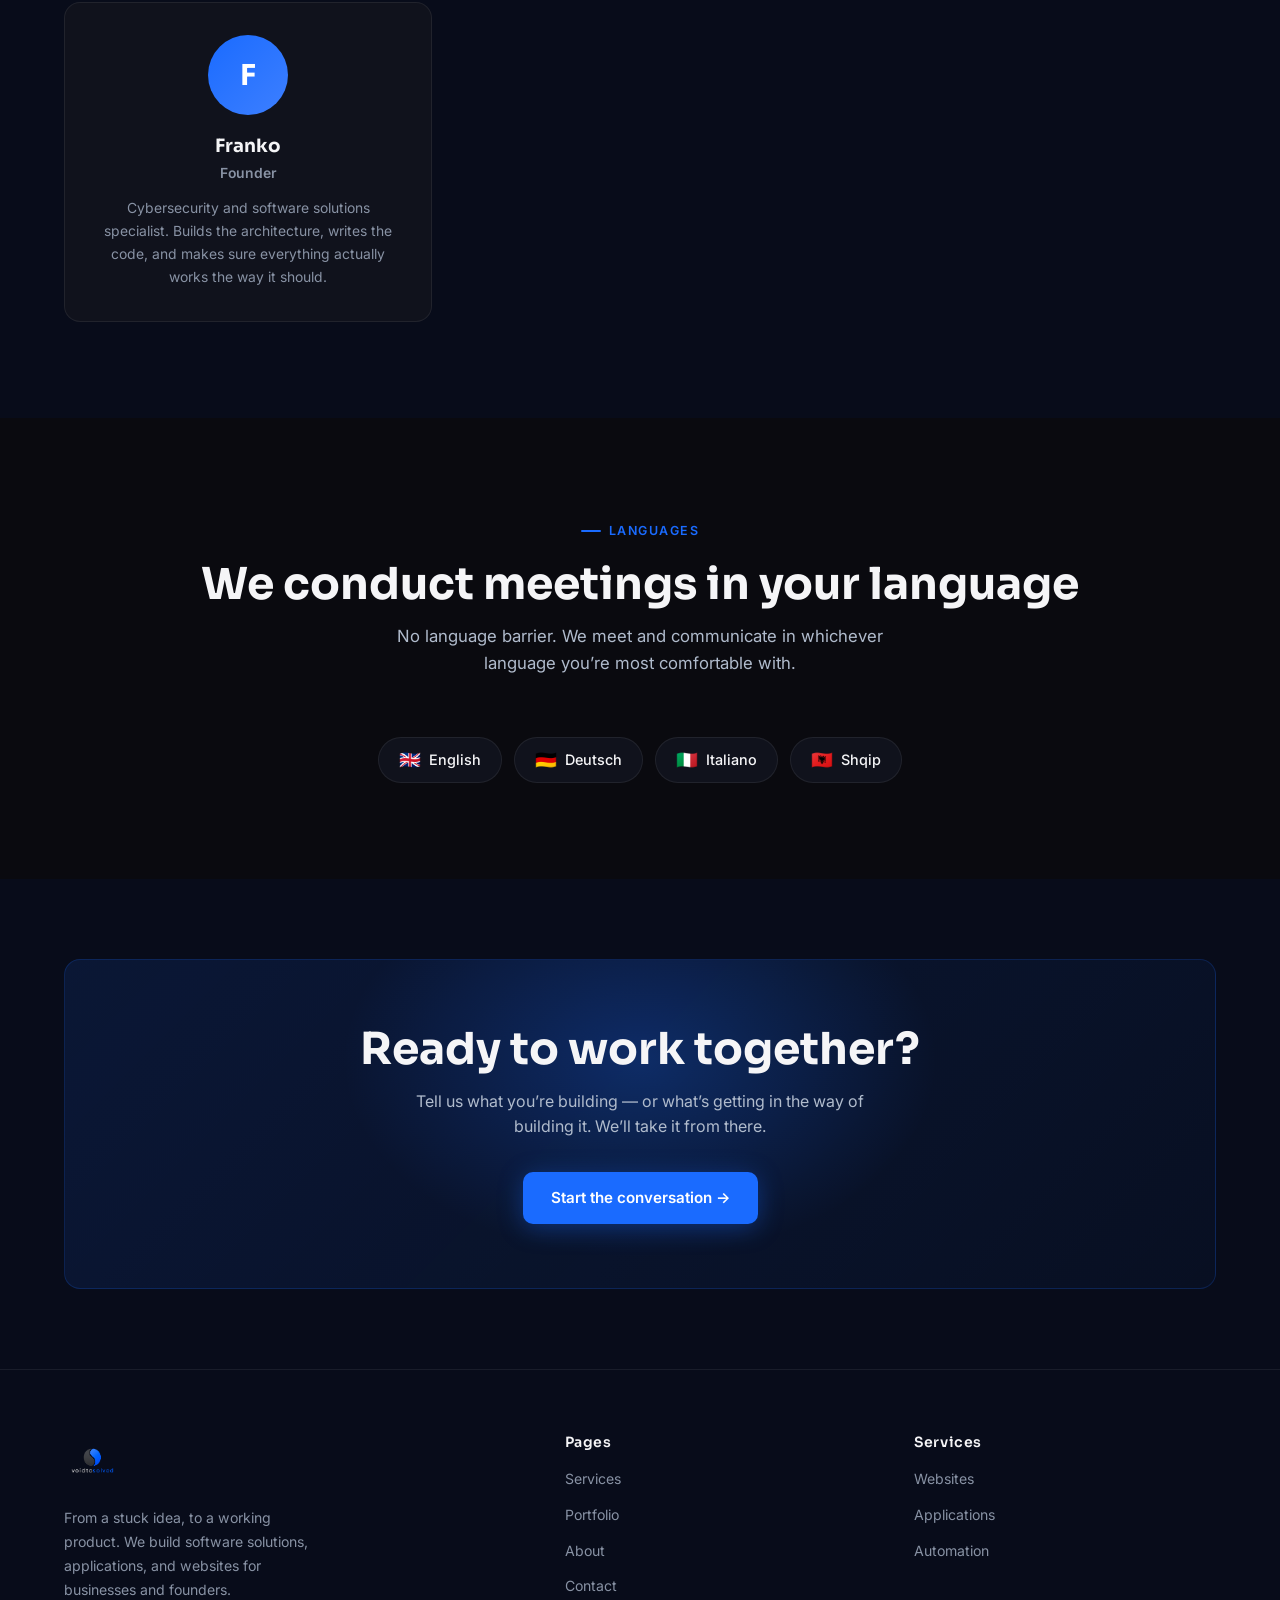
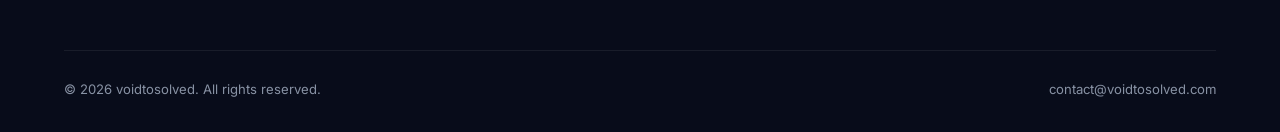
==== commit d197a36a: "Reapply "Add interactive enhancements: particles, cursor glow, 3D tilt, magnetic buttons, parallax, " ====
--- a/about.html
+++ b/about.html
@@ -88,13 +88,13 @@
         <div class="about-visual fade-up fade-up-delay-1">
           <div class="about-visual-glow"></div>
           <div class="about-visual-card">
-            <div class="about-stat">100%</div>
+            <div class="about-stat" data-count="100" data-suffix="%">100%</div>
             <div class="about-stat-label">Custom built &mdash; no templates</div>
             <div style="height:1px;background:var(--card-border);margin:24px 0;"></div>
-            <div class="about-stat">4</div>
+            <div class="about-stat" data-count="4" data-suffix="">4</div>
             <div class="about-stat-label">Languages we work in</div>
             <div style="height:1px;background:var(--card-border);margin:24px 0;"></div>
-            <div class="about-stat">24h</div>
+            <div class="about-stat" data-count="24" data-suffix="h">24h</div>
             <div class="about-stat-label">Response time, always</div>
           </div>
         </div>
--- a/css/style.css
+++ b/css/style.css
@@ -543,14 +543,19 @@
   position: relative;
   overflow: hidden;
 }
+.card {
+  --mouse-x: 50%;
+  --mouse-y: 50%;
+}
 .card::before {
   content: '';
   position: absolute;
   inset: 0;
   border-radius: var(--radius);
-  background: linear-gradient(135deg, rgba(26,107,255,0.04) 0%, transparent 60%);
+  background: radial-gradient(260px circle at var(--mouse-x) var(--mouse-y), rgba(26,107,255,0.10) 0%, transparent 70%);
   opacity: 0;
   transition: opacity var(--transition);
+  pointer-events: none;
 }
 .card:hover {
   border-color: rgba(26, 107, 255, 0.3);
@@ -1532,3 +1537,149 @@
   .form-card { padding: 24px; }
   .languages-inner { flex-direction: column; gap: 24px; }
 }
+
+/* ============================
+   INTERACTIVE ENHANCEMENTS
+   ============================ */
+
+/* Scroll Progress Bar */
+#scroll-progress {
+  position: fixed;
+  top: 0;
+  left: 0;
+  height: 3px;
+  width: 0%;
+  background: linear-gradient(90deg, var(--solved-blue), #60a5fa, var(--muted-blue));
+  z-index: 9999;
+  border-radius: 0 3px 3px 0;
+  box-shadow: 0 0 10px rgba(26, 107, 255, 0.7);
+  pointer-events: none;
+}
+
+/* Custom Cursor */
+.cursor-glow {
+  position: fixed;
+  width: 22px;
+  height: 22px;
+  border-radius: 50%;
+  border: 1.5px solid rgba(26, 107, 255, 0.65);
+  pointer-events: none;
+  z-index: 9997;
+  left: 0; top: 0;
+  transform: translate(-50%, -50%);
+  opacity: 0;
+  transition: width 0.22s ease, height 0.22s ease, border-color 0.22s ease,
+              background 0.22s ease, opacity 0.3s ease;
+}
+.cursor-dot {
+  position: fixed;
+  width: 5px;
+  height: 5px;
+  border-radius: 50%;
+  background: var(--solved-blue);
+  pointer-events: none;
+  z-index: 9998;
+  left: 0; top: 0;
+  transform: translate(-50%, -50%);
+  opacity: 0;
+  transition: opacity 0.3s ease;
+}
+.cursor-glow.cursor-hover {
+  width: 44px;
+  height: 44px;
+  border-color: rgba(26, 107, 255, 0.45);
+  background: rgba(26, 107, 255, 0.07);
+}
+
+/* Hero Particles */
+canvas.hero-particles {
+  position: absolute;
+  inset: 0;
+  width: 100%;
+  height: 100%;
+  z-index: 0;
+  pointer-events: none;
+  opacity: 0.65;
+}
+
+/* Service card cursor spotlight */
+.service-card {
+  --mouse-x: 50%;
+  --mouse-y: 50%;
+}
+.service-card::before {
+  content: '';
+  position: absolute;
+  inset: 0;
+  border-radius: var(--radius);
+  background: radial-gradient(260px circle at var(--mouse-x) var(--mouse-y), rgba(26,107,255,0.09) 0%, transparent 70%);
+  opacity: 0;
+  transition: opacity var(--transition);
+  pointer-events: none;
+  z-index: 0;
+}
+.service-card:hover::before { opacity: 1; }
+
+/* Project card cursor spotlight */
+.project-card {
+  --mouse-x: 50%;
+  --mouse-y: 50%;
+  position: relative;
+}
+.project-card::before {
+  content: '';
+  position: absolute;
+  inset: 0;
+  border-radius: var(--radius);
+  background: radial-gradient(260px circle at var(--mouse-x) var(--mouse-y), rgba(26,107,255,0.09) 0%, transparent 70%);
+  opacity: 0;
+  transition: opacity var(--transition);
+  pointer-events: none;
+  z-index: 0;
+}
+.project-card:hover::before { opacity: 1; }
+
+/* Button spotlight on hover */
+.btn-primary {
+  --mouse-x: 50%;
+  --mouse-y: 50%;
+  overflow: hidden;
+}
+.btn-primary::after {
+  content: '';
+  position: absolute;
+  inset: 0;
+  border-radius: inherit;
+  background: radial-gradient(80px circle at var(--mouse-x) var(--mouse-y), rgba(255,255,255,0.18) 0%, transparent 65%);
+  opacity: 0;
+  transition: opacity 0.25s ease;
+  pointer-events: none;
+}
+.btn-primary:hover::after { opacity: 1; }
+
+/* Step number glow on hover */
+.step-number {
+  transition: box-shadow var(--transition), background var(--transition);
+  cursor: default;
+}
+.step:hover .step-number {
+  box-shadow: 0 0 36px rgba(26, 107, 255, 0.55), 0 0 0 5px rgba(26, 107, 255, 0.1);
+  background: rgba(26, 107, 255, 0.12);
+}
+
+/* 3D tilt — enable hardware acceleration */
+.card, .service-card, .project-card, .team-card {
+  will-change: transform;
+}
+
+/* Reduced motion */
+@media (prefers-reduced-motion: reduce) {
+  .fade-up, .fade-up-delay-1, .fade-up-delay-2, .fade-up-delay-3, .fade-up-delay-4 {
+    opacity: 1 !important;
+    transform: none !important;
+    transition: none !important;
+  }
+  canvas.hero-particles, .cursor-glow, .cursor-dot, #scroll-progress { display: none; }
+  .orb-ambient, .orb-float, .orb-ground-halo { animation: none !important; }
+  .card, .service-card, .project-card, .team-card { will-change: auto; }
+}
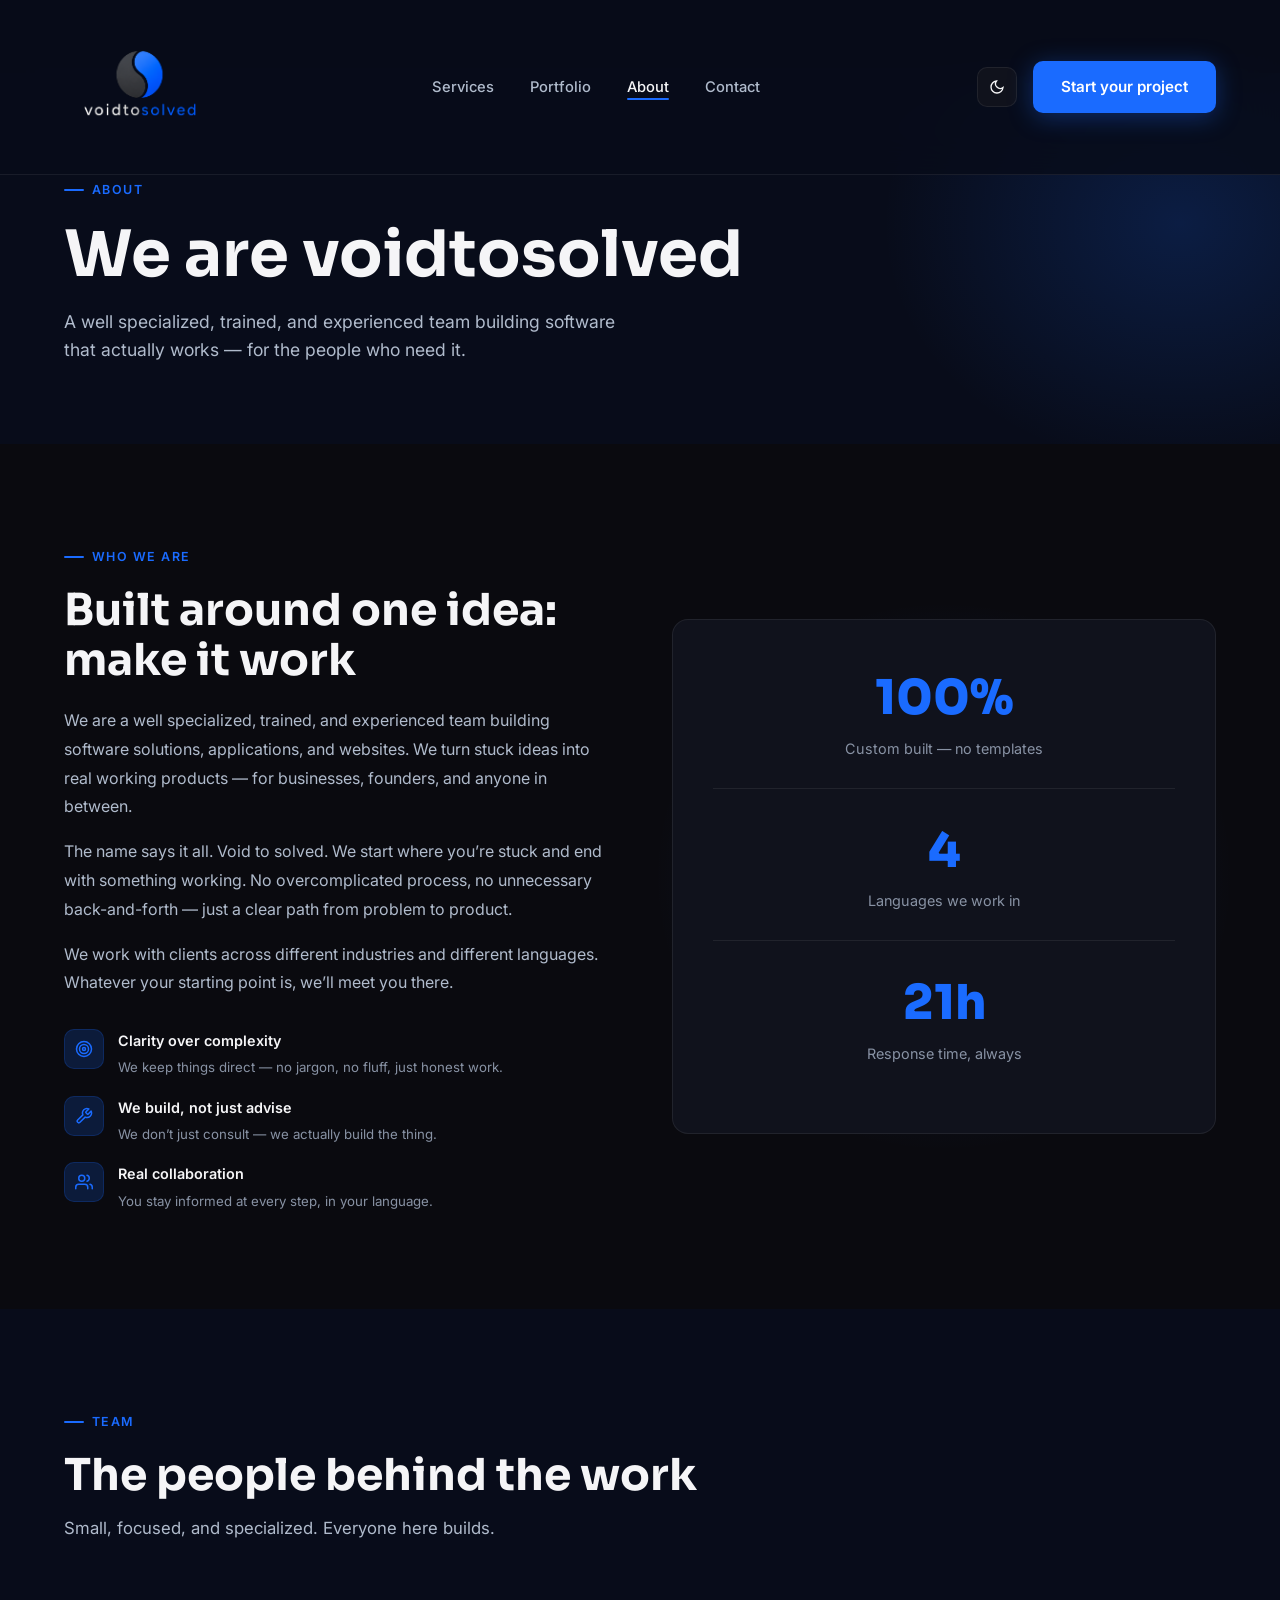
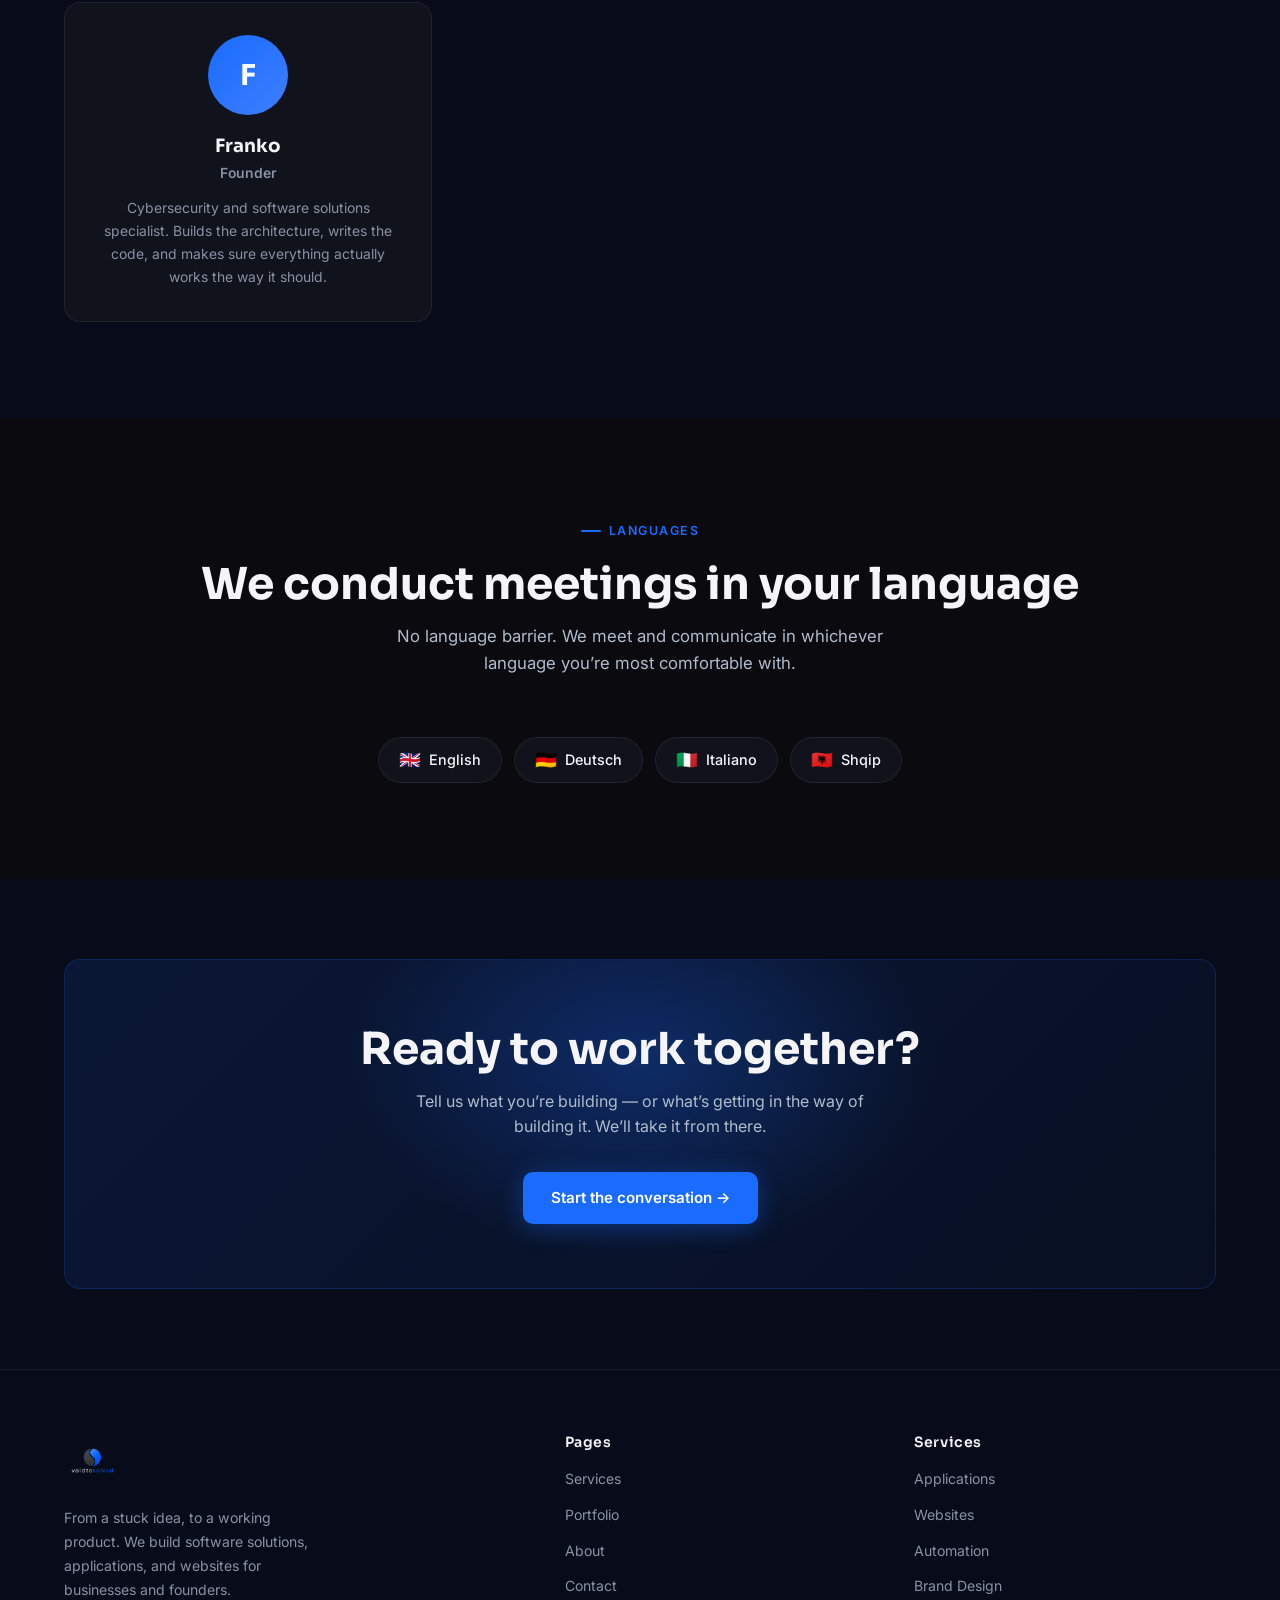
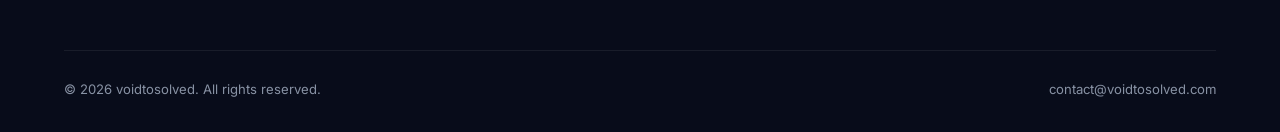
==== commit b5cc69ad: "Add Brand Design service, portfolio nav, mobile scroll peek, footer updates" ====
--- a/about.html
+++ b/about.html
@@ -170,9 +170,10 @@
       <div class="footer-col">
         <h4>Services</h4>
         <ul>
+          <li><a href="services.html#applications">Applications</a></li>
           <li><a href="services.html#websites">Websites</a></li>
-          <li><a href="services.html#applications">Applications</a></li>
           <li><a href="services.html#automation">Automation</a></li>
+          <li><a href="services.html#brand">Brand Design</a></li>
         </ul>
       </div>
     </div>
--- a/css/style.css
+++ b/css/style.css
@@ -533,6 +533,44 @@
   grid-template-columns: repeat(3, 1fr);
   gap: 24px;
 }
+.cards-grid-4 {
+  display: grid;
+  grid-template-columns: repeat(2, 1fr);
+  gap: 24px;
+}
+
+/* Portfolio project nav */
+.portfolio-nav {
+  display: flex;
+  gap: 8px;
+  overflow-x: auto;
+  padding: 20px 0 20px;
+  scrollbar-width: none;
+  position: sticky;
+  top: 72px;
+  background: var(--void-black);
+  z-index: 10;
+  border-bottom: 1px solid var(--card-border);
+  margin-bottom: 52px;
+}
+.portfolio-nav::-webkit-scrollbar { display: none; }
+.portfolio-nav-pill {
+  display: inline-block;
+  padding: 7px 18px;
+  border-radius: 100px;
+  font-size: 0.82rem;
+  font-weight: 600;
+  color: var(--text-muted);
+  border: 1px solid var(--card-border);
+  white-space: nowrap;
+  transition: var(--transition);
+  text-decoration: none;
+}
+.portfolio-nav-pill:hover {
+  color: var(--pure-white);
+  border-color: rgba(26,107,255,0.4);
+  background: var(--glow-blue);
+}
 
 .card {
   background: var(--card-bg);
@@ -740,10 +778,15 @@
 }
 
 .portfolio-grid {
-  display: grid;
-  grid-template-columns: repeat(2, 1fr);
-  gap: 28px;
-}
+  display: flex;
+  gap: 24px;
+  overflow-x: auto;
+  scroll-snap-type: x mandatory;
+  -webkit-overflow-scrolling: touch;
+  padding-bottom: 16px;
+  scrollbar-width: none;
+}
+.portfolio-grid::-webkit-scrollbar { display: none; }
 
 .project-card {
   background: var(--card-bg);
@@ -751,6 +794,10 @@
   border-radius: var(--radius);
   overflow: hidden;
   transition: var(--transition);
+  min-width: 320px;
+  flex-shrink: 0;
+  scroll-snap-align: start;
+  width: 320px;
 }
 .project-card:hover {
   border-color: rgba(26, 107, 255, 0.25);
@@ -1521,7 +1568,9 @@
   .mobile-nav { top: 104px; }
 
   .cards-grid-3 { grid-template-columns: 1fr; }
-  .portfolio-grid { grid-template-columns: 1fr; }
+  .cards-grid-4 { grid-template-columns: 1fr; }
+  .portfolio-grid { gap: 16px; }
+  .project-card { min-width: 76vw; width: 76vw; }
   .portfolio-full-grid { grid-template-columns: 1fr; }
   .team-grid { grid-template-columns: 1fr; }
   .form-row { grid-template-columns: 1fr; }
@@ -1536,6 +1585,293 @@
   .container { padding: 0 16px; }
   .form-card { padding: 24px; }
   .languages-inner { flex-direction: column; gap: 24px; }
+}
+
+/* ── Project Showcase (Portfolio Page) ── */
+.project-showcase {
+  background: var(--card-bg);
+  border: 1px solid var(--card-border);
+  border-radius: var(--radius);
+  overflow: hidden;
+  transition: var(--transition);
+}
+.project-showcase:hover { border-color: rgba(26,107,255,0.2); }
+
+.project-showcase-header {
+  padding: 36px 40px 28px;
+  border-bottom: 1px solid var(--card-border);
+}
+.project-showcase-meta {
+  display: flex;
+  align-items: center;
+  gap: 12px;
+  margin-bottom: 18px;
+}
+.project-status-badge {
+  display: inline-flex;
+  align-items: center;
+  gap: 7px;
+  font-size: 0.75rem;
+  font-weight: 600;
+  letter-spacing: 0.08em;
+  text-transform: uppercase;
+  padding: 5px 14px;
+  border-radius: 100px;
+}
+.status-ongoing {
+  background: rgba(26,107,255,0.12);
+  border: 1px solid rgba(26,107,255,0.3);
+  color: var(--solved-blue);
+}
+.status-done {
+  background: rgba(34,197,94,0.10);
+  border: 1px solid rgba(34,197,94,0.25);
+  color: #4ade80;
+}
+.status-dot {
+  width: 6px; height: 6px;
+  border-radius: 50%;
+  background: currentColor;
+  animation: pulse 2s infinite;
+}
+.status-done .status-dot { animation: none; }
+.project-category-tag {
+  font-size: 0.78rem;
+  font-weight: 600;
+  letter-spacing: 0.08em;
+  text-transform: uppercase;
+  color: var(--text-muted);
+}
+/* Portfolio section divider */
+.portfolio-divider {
+  display: flex;
+  align-items: center;
+  gap: 20px;
+  margin: 72px 0 52px;
+}
+.portfolio-divider-line { flex: 1; height: 1px; background: var(--card-border); }
+.portfolio-divider-label {
+  font-size: 0.72rem;
+  font-weight: 700;
+  letter-spacing: 0.12em;
+  text-transform: uppercase;
+  color: var(--text-muted);
+  white-space: nowrap;
+  padding: 4px 14px;
+  border: 1px solid var(--card-border);
+  border-radius: 100px;
+}
+.brand-deliverables {
+  display: flex;
+  flex-wrap: wrap;
+  gap: 8px;
+  margin-top: 20px;
+}
+.brand-deliverable-tag {
+  font-size: 0.78rem;
+  font-weight: 600;
+  color: var(--solved-blue);
+  background: var(--glow-blue);
+  border: 1px solid rgba(26,107,255,0.2);
+  border-radius: 100px;
+  padding: 5px 12px;
+}
+
+.project-live-link {
+  display: inline-flex;
+  align-items: center;
+  gap: 5px;
+  font-size: 0.78rem;
+  font-weight: 600;
+  color: var(--solved-blue);
+  border: 1px solid rgba(26,107,255,0.3);
+  border-radius: 100px;
+  padding: 4px 12px;
+  transition: var(--transition);
+}
+.project-live-link:hover {
+  background: var(--glow-blue);
+  border-color: var(--solved-blue);
+}
+.project-showcase-title-row {
+  display: flex;
+  align-items: flex-start;
+  justify-content: space-between;
+  gap: 32px;
+  flex-wrap: wrap;
+}
+.project-showcase-title {
+  font-size: clamp(1.6rem, 3vw, 2.2rem);
+  color: var(--pure-white);
+  margin-bottom: 6px;
+  line-height: 1.2;
+}
+.project-showcase-sub { font-size: 0.95rem; color: var(--text-muted); }
+.project-tech-tags {
+  display: flex;
+  gap: 8px;
+  flex-wrap: wrap;
+  align-items: flex-start;
+  padding-top: 4px;
+}
+
+/* Image Slider */
+.project-slider {
+  position: relative;
+  width: 100%;
+  height: 500px;
+  overflow: hidden;
+  background: #080C1A;
+}
+.project-slider-track {
+  display: flex;
+  height: 100%;
+  transition: transform 0.55s cubic-bezier(0.4, 0, 0.2, 1);
+}
+.project-slide { min-width: 100%; height: 100%; flex-shrink: 0; }
+.project-slide img { width: 100%; height: 100%; object-fit: contain; object-position: center center; display: block; background: #080C1A; }
+
+.slider-btn {
+  position: absolute;
+  top: 50%;
+  transform: translateY(-50%);
+  width: 44px; height: 44px;
+  border-radius: 50%;
+  background: rgba(8,12,26,0.75);
+  border: 1px solid rgba(255,255,255,0.12);
+  color: var(--pure-white);
+  display: flex;
+  align-items: center;
+  justify-content: center;
+  cursor: pointer;
+  transition: var(--transition);
+  backdrop-filter: blur(8px);
+  z-index: 2;
+}
+.slider-btn:hover { background: var(--solved-blue); border-color: var(--solved-blue); }
+.slider-prev { left: 16px; }
+.slider-next { right: 16px; }
+
+.slider-dots {
+  position: absolute;
+  bottom: 16px;
+  left: 50%;
+  transform: translateX(-50%);
+  display: flex;
+  gap: 8px;
+  z-index: 2;
+}
+.slider-dot {
+  width: 8px; height: 8px;
+  border-radius: 50%;
+  background: rgba(255,255,255,0.3);
+  border: none;
+  cursor: pointer;
+  transition: var(--transition);
+  padding: 0;
+}
+.slider-dot.active { background: var(--solved-blue); width: 24px; border-radius: 4px; }
+
+/* Showcase body */
+.project-showcase-body {
+  display: grid;
+  grid-template-columns: 1.1fr 1fr;
+}
+.project-showcase-left {
+  padding: 40px;
+  border-right: 1px solid var(--card-border);
+}
+.project-showcase-right {
+  padding: 40px;
+  display: flex;
+  flex-direction: column;
+  gap: 24px;
+}
+.project-story-block { margin-bottom: 28px; }
+.project-story-block:last-child { margin-bottom: 0; }
+.project-story-label {
+  display: block;
+  font-size: 0.75rem;
+  font-weight: 700;
+  letter-spacing: 0.1em;
+  text-transform: uppercase;
+  color: var(--solved-blue);
+  margin-bottom: 10px;
+}
+.project-story-block p { font-size: 0.95rem; color: var(--text-secondary); line-height: 1.8; }
+
+.project-feature-list h4 {
+  font-size: 0.78rem;
+  font-weight: 700;
+  letter-spacing: 0.1em;
+  text-transform: uppercase;
+  color: var(--text-muted);
+  margin-bottom: 16px;
+}
+.project-feature-item {
+  display: flex;
+  align-items: flex-start;
+  gap: 12px;
+  margin-bottom: 14px;
+}
+.project-feature-item:last-child { margin-bottom: 0; }
+.project-feature-icon {
+  width: 32px; height: 32px;
+  background: var(--glow-blue);
+  border: 1px solid rgba(26,107,255,0.2);
+  border-radius: 8px;
+  display: flex;
+  align-items: center;
+  justify-content: center;
+  color: var(--solved-blue);
+  flex-shrink: 0;
+}
+.project-feature-item strong { display: block; font-size: 0.88rem; font-weight: 600; color: var(--pure-white); margin-bottom: 2px; }
+.project-feature-item span { font-size: 0.82rem; color: var(--text-muted); line-height: 1.5; }
+
+.project-client-note {
+  background: var(--void-black);
+  border: 1px solid var(--card-border);
+  border-left: 3px solid var(--solved-blue);
+  border-radius: var(--radius-sm);
+  padding: 20px 24px;
+}
+.project-client-quote { font-size: 0.92rem; color: var(--text-secondary); font-style: italic; line-height: 1.7; margin-bottom: 8px; }
+.project-client-attr { font-size: 0.78rem; color: var(--text-muted); font-weight: 500; }
+
+/* Simple showcase (wedding) */
+.project-showcase-simple { display: grid; grid-template-columns: 1fr 1.2fr; }
+.project-showcase-image-placeholder {
+  height: 300px;
+  background: linear-gradient(135deg, #0D1426 0%, #111827 100%);
+  display: flex;
+  flex-direction: column;
+  align-items: center;
+  justify-content: center;
+  gap: 14px;
+  color: rgba(255,255,255,0.2);
+  border-right: 1px solid var(--card-border);
+}
+.project-showcase-image-placeholder p { font-size: 0.75rem; letter-spacing: 0.12em; color: rgba(255,255,255,0.2); }
+.project-showcase-simple-body {
+  padding: 40px;
+  display: flex;
+  flex-direction: column;
+  gap: 16px;
+  justify-content: center;
+}
+.project-showcase-simple-body p { font-size: 0.95rem; color: var(--text-secondary); line-height: 1.8; }
+
+@media (max-width: 900px) {
+  .project-slider { height: 300px; }
+  .project-showcase-body { grid-template-columns: 1fr; }
+  .project-showcase-left { border-right: none; border-bottom: 1px solid var(--card-border); padding: 28px 24px; }
+  .project-showcase-right { padding: 28px 24px; }
+  .project-showcase-header { padding: 24px; }
+  .project-showcase-title-row { flex-direction: column; gap: 16px; }
+  .project-showcase-simple { grid-template-columns: 1fr; }
+  .project-showcase-image-placeholder { height: 200px; border-right: none; border-bottom: 1px solid var(--card-border); }
+  .project-showcase-simple-body { padding: 24px; }
 }
 
 /* ============================
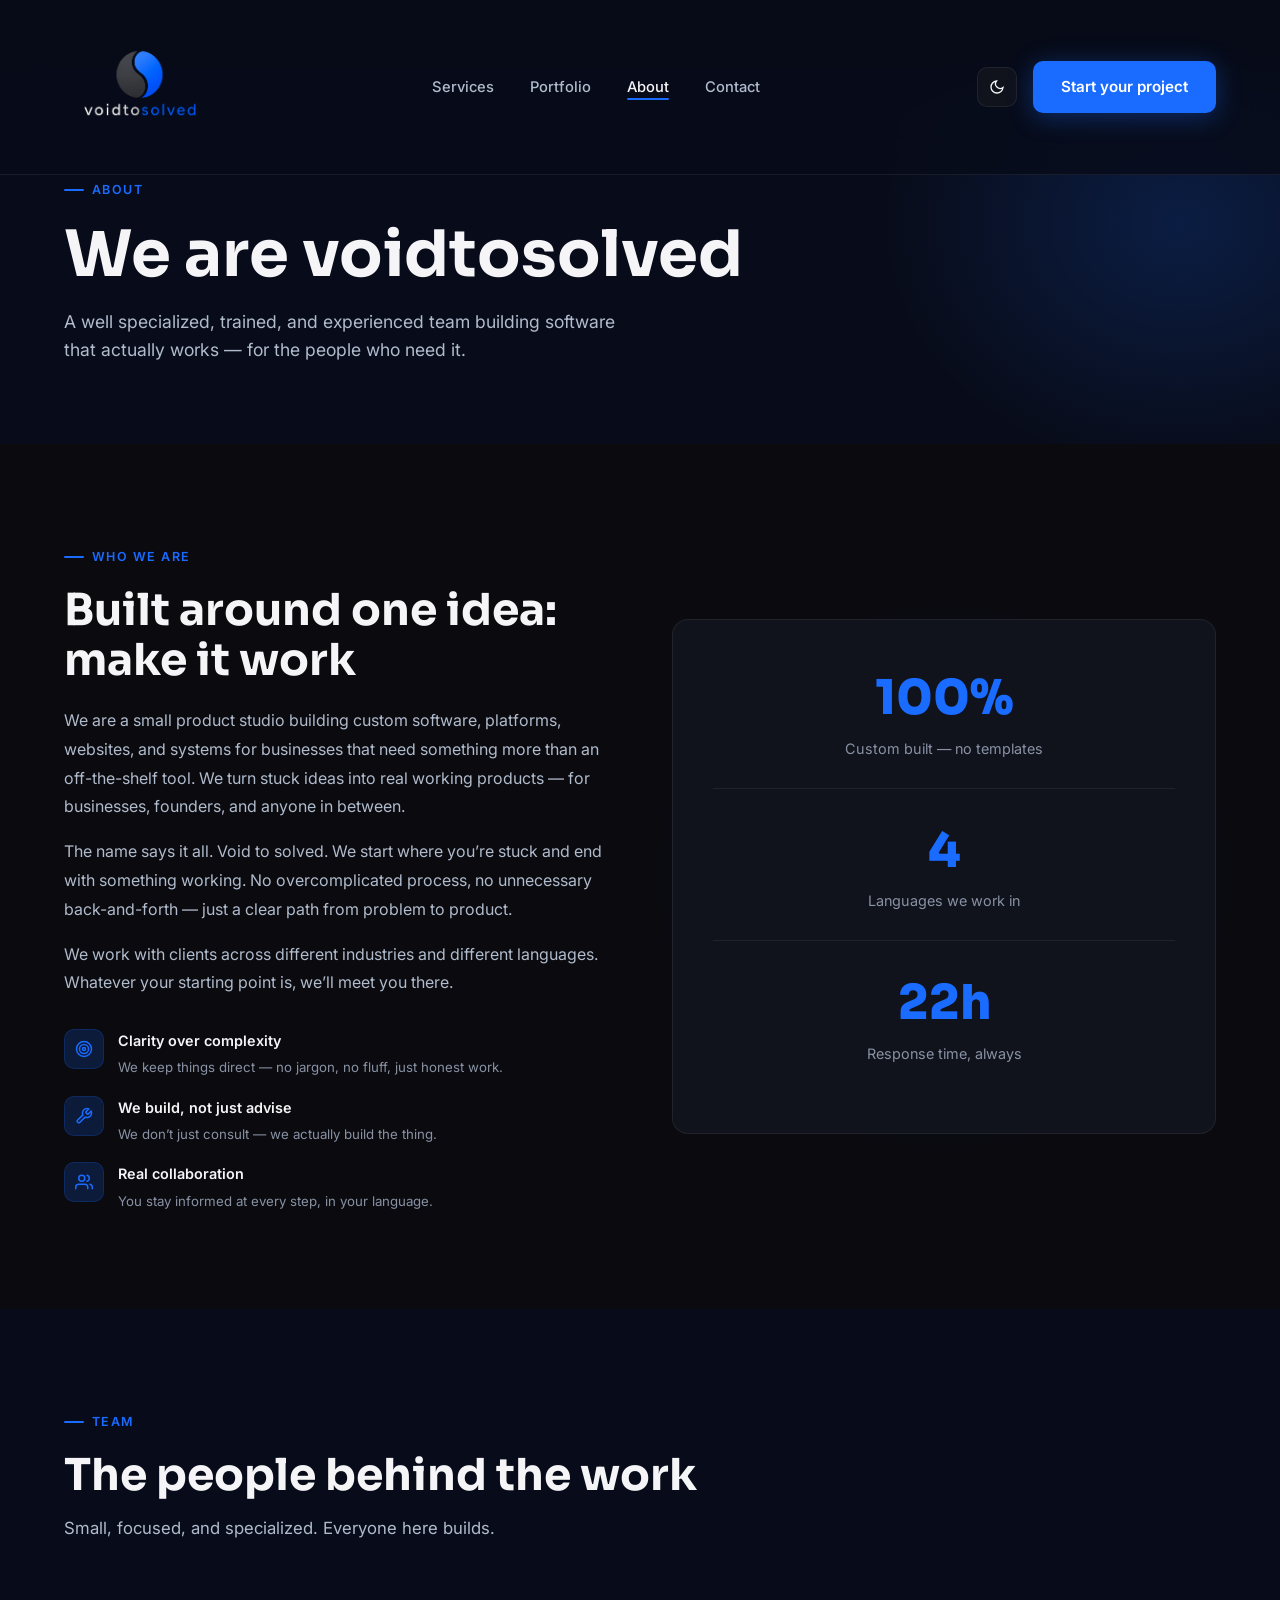
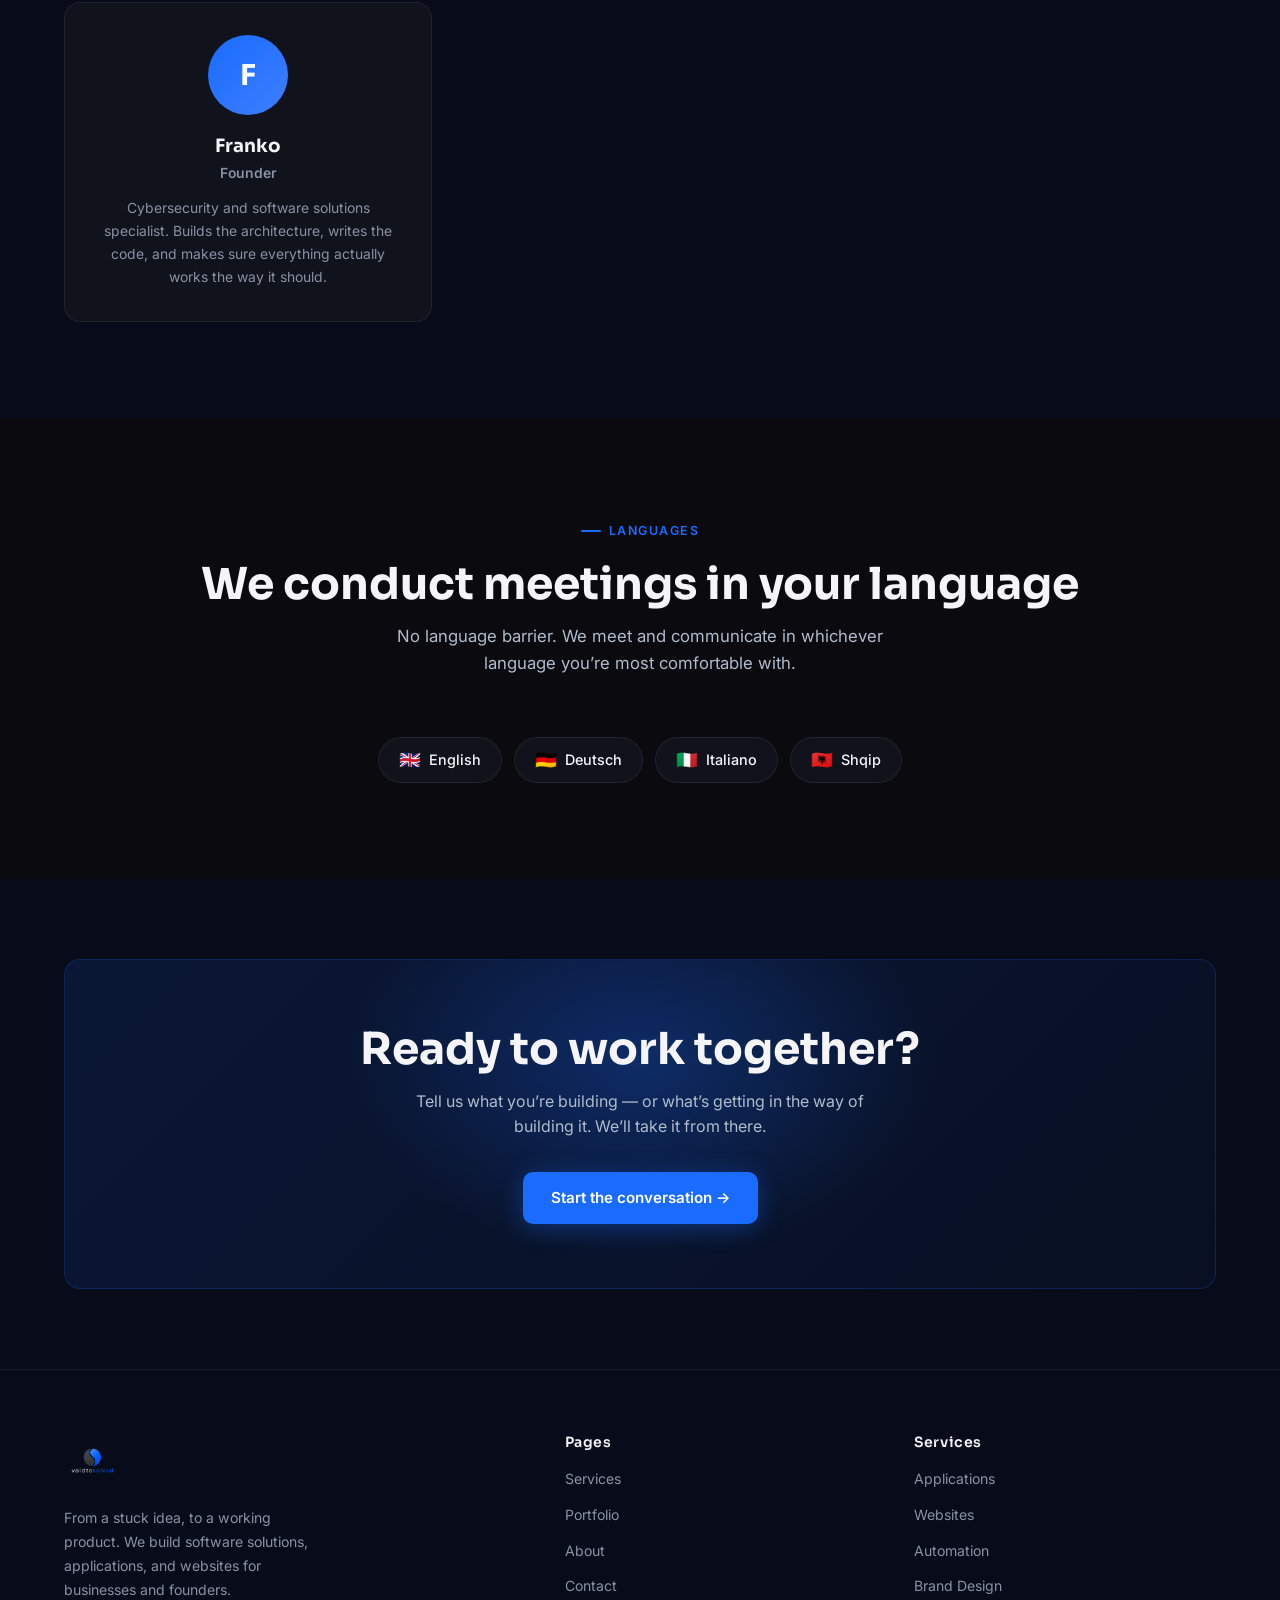
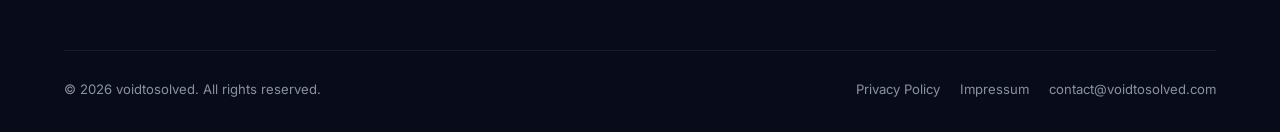
==== commit 6c662bcf: "Review improvements: testimonials, SEO meta, WhatsApp, badge label - Fix hero badge and subtitle cop" ====
--- a/about.html
+++ b/about.html
@@ -4,9 +4,10 @@
   <meta charset="UTF-8" />
   <meta name="viewport" content="width=device-width, initial-scale=1.0" />
   <title>About &mdash; voidtosolved</title>
-  <meta name="description" content="We are voidtosolved &mdash; a specialized team building software solutions, applications, and websites for businesses and founders." />
+  <meta name="description" content="voidtosolved is a software agency building apps, websites, and brand identities for businesses and founders. We work in English, German, Italian, and Albanian." />
   <link rel="stylesheet" href="css/style.css" />
-  <link rel="icon" type="image/png" href="voidtosolved_transparent.png" />
+  <link rel="icon" type="image/png" href="VTS_LOGO_B_BCG.png" />
+  <link rel="apple-touch-icon" href="VTS_LOGO_B_BCG.png" />
 </head>
 <body>
 
@@ -58,7 +59,7 @@
         <div class="about-text fade-up">
           <span class="section-label">Who we are</span>
           <h2>Built around one idea:<br>make it work</h2>
-          <p>We are a well specialized, trained, and experienced team building software solutions, applications, and websites. We turn stuck ideas into real working products &mdash; for businesses, founders, and anyone in between.</p>
+          <p>We are a small product studio building custom software, platforms, websites, and systems for businesses that need something more than an off-the-shelf tool. We turn stuck ideas into real working products &mdash; for businesses, founders, and anyone in between.</p>
           <p>The name says it all. Void to solved. We start where you&rsquo;re stuck and end with something working. No overcomplicated process, no unnecessary back-and-forth &mdash; just a clear path from problem to product.</p>
           <p>We work with clients across different industries and different languages. Whatever your starting point is, we&rsquo;ll meet you there.</p>
           <div class="about-values">
@@ -179,7 +180,11 @@
     </div>
     <div class="footer-bottom">
       <p>&copy; 2026 voidtosolved. All rights reserved.</p>
-      <a href="mailto:contact@voidtosolved.com">contact@voidtosolved.com</a>
+      <div style="display:flex;gap:20px;align-items:center;flex-wrap:wrap;">
+        <a href="privacy.html" style="color:var(--text-muted);font-size:0.82rem;">Privacy Policy</a>
+        <a href="impressum.html" style="color:var(--text-muted);font-size:0.82rem;">Impressum</a>
+        <a href="mailto:contact@voidtosolved.com">contact@voidtosolved.com</a>
+      </div>
     </div>
   </div>
 </footer>
--- a/css/style.css
+++ b/css/style.css
@@ -1839,6 +1839,49 @@
 .project-client-quote { font-size: 0.92rem; color: var(--text-secondary); font-style: italic; line-height: 1.7; margin-bottom: 8px; }
 .project-client-attr { font-size: 0.78rem; color: var(--text-muted); font-weight: 500; }
 
+/* Testimonials section (homepage) */
+.testimonials-section { padding: 80px 0; }
+.testimonials-grid {
+  display: grid;
+  grid-template-columns: 1fr 1fr;
+  gap: 24px;
+  margin-top: 48px;
+}
+.testimonial-card {
+  background: var(--card-bg);
+  border: 1px solid var(--card-border);
+  border-radius: var(--radius);
+  padding: 32px;
+  display: flex;
+  flex-direction: column;
+  gap: 20px;
+}
+.testimonial-quote {
+  font-size: 1.05rem;
+  color: var(--text-secondary);
+  font-style: italic;
+  line-height: 1.75;
+  flex: 1;
+}
+.testimonial-attr {
+  display: flex;
+  align-items: center;
+  gap: 10px;
+  font-size: 0.82rem;
+  color: var(--text-muted);
+  font-weight: 500;
+}
+.testimonial-dot {
+  width: 6px;
+  height: 6px;
+  border-radius: 50%;
+  background: var(--solved-blue);
+  flex-shrink: 0;
+}
+@media (max-width: 700px) {
+  .testimonials-grid { grid-template-columns: 1fr; }
+}
+
 /* Simple showcase (wedding) */
 .project-showcase-simple { display: grid; grid-template-columns: 1fr 1.2fr; }
 .project-showcase-image-placeholder {
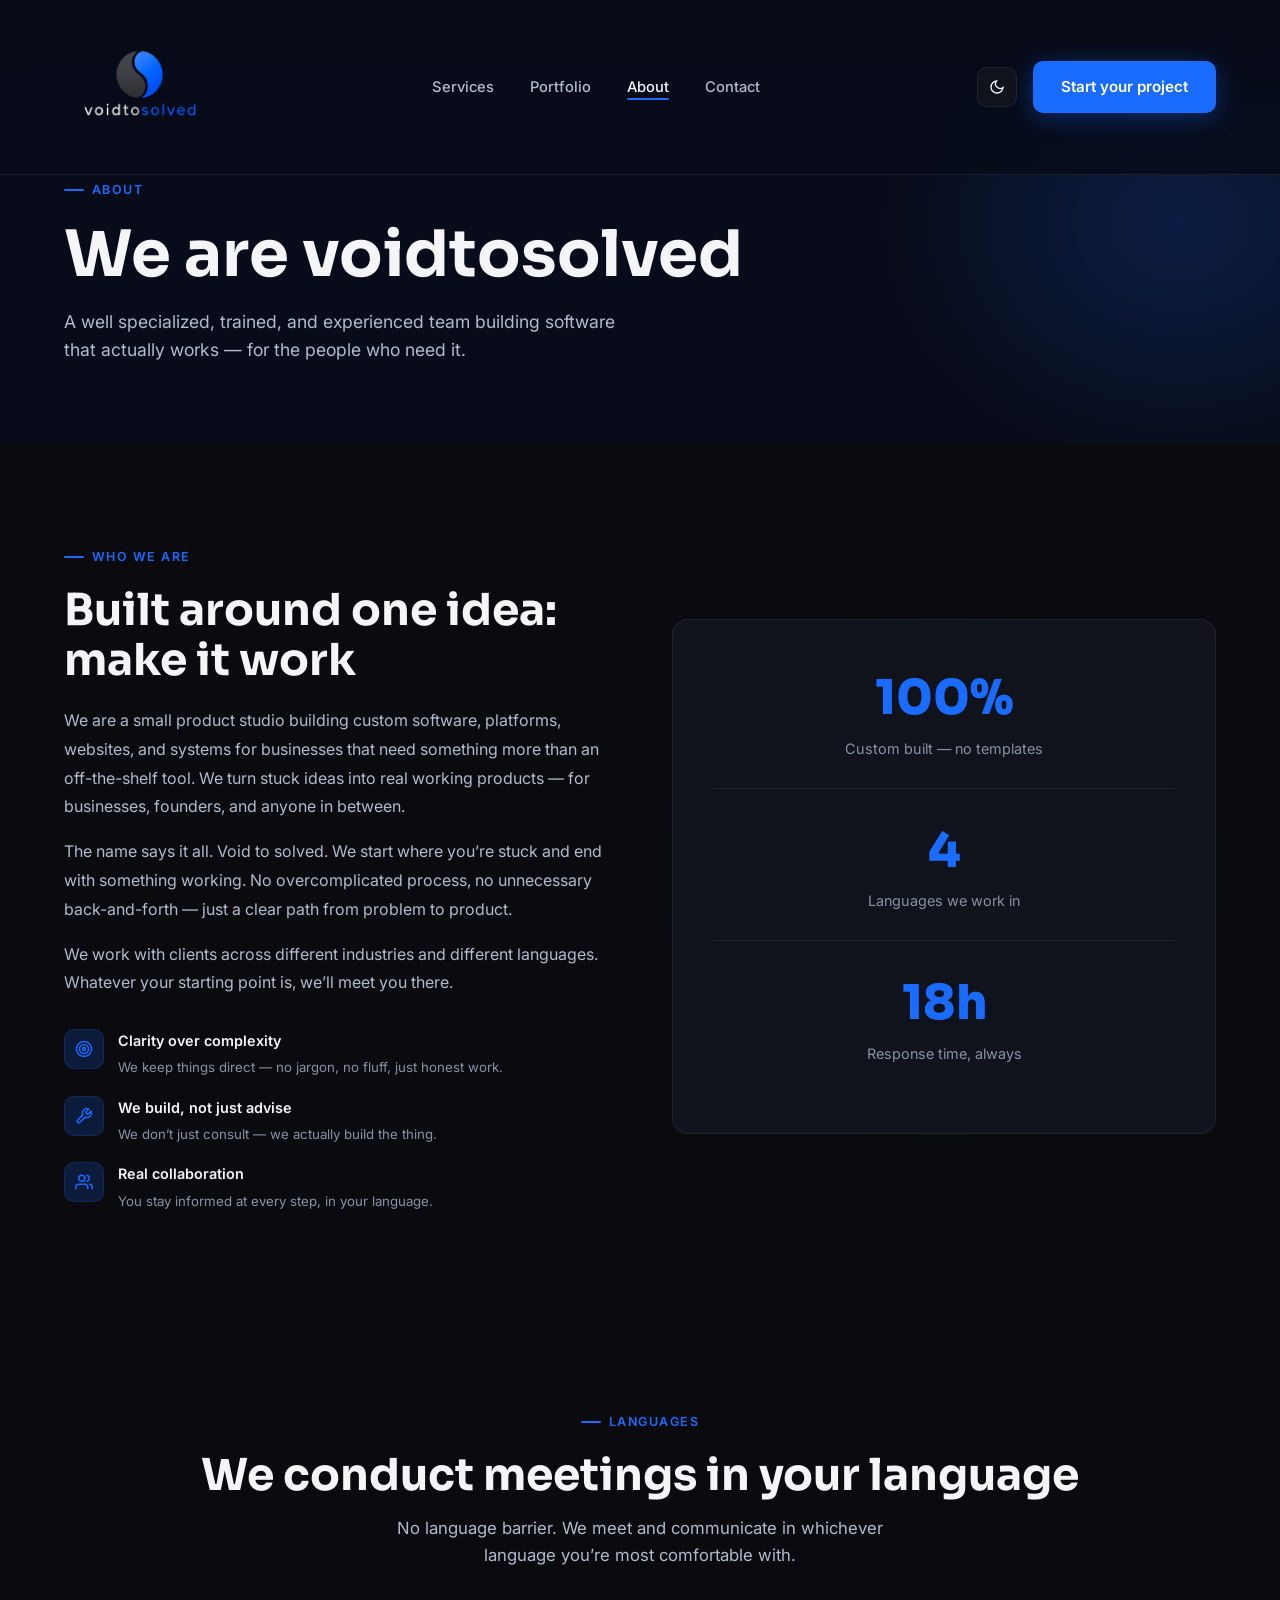
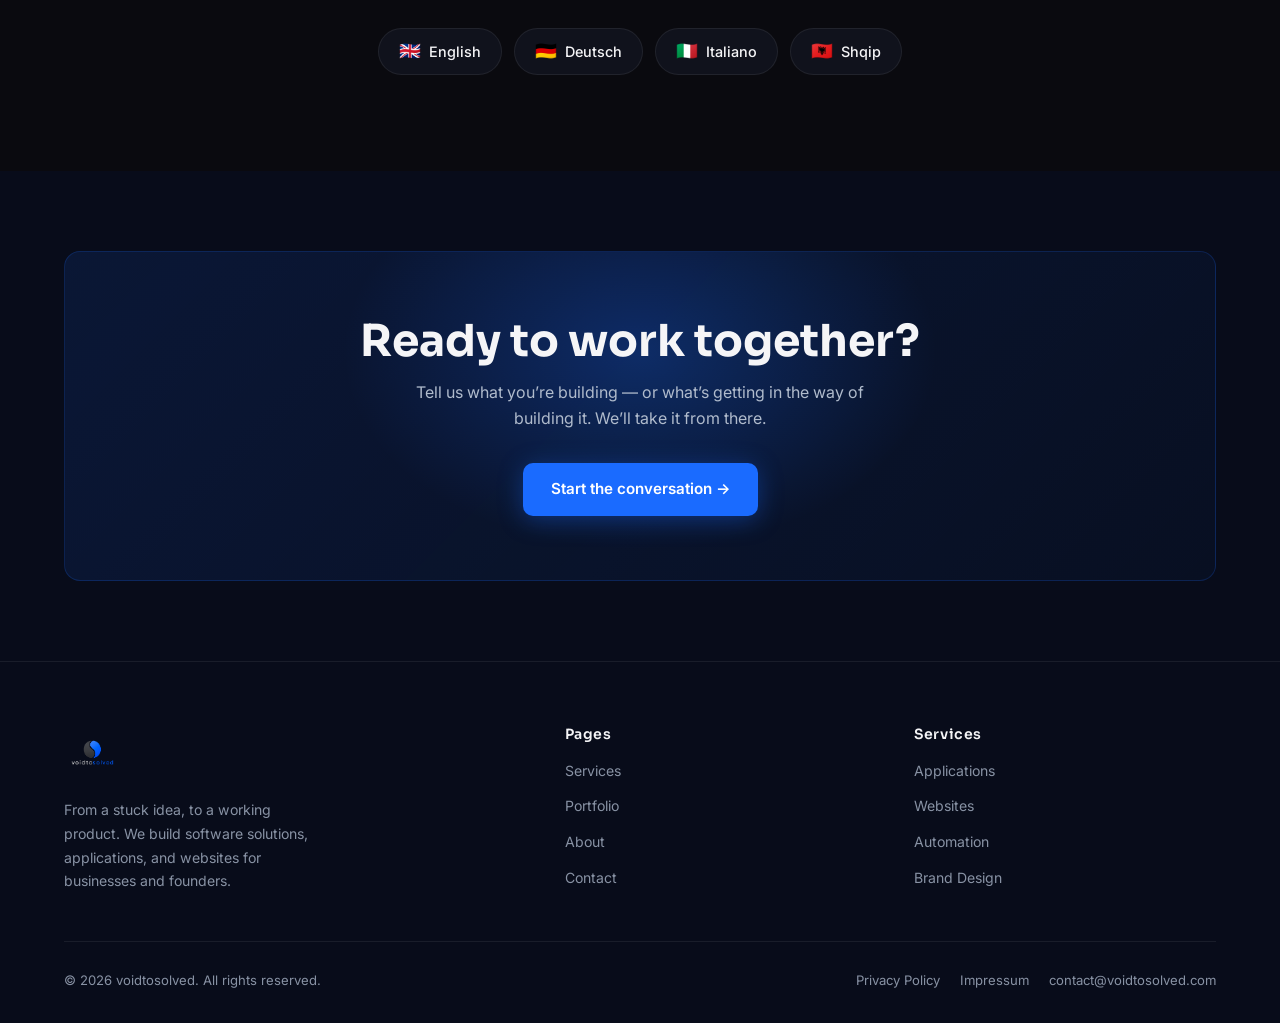
==== commit f5221b85: "Remove team section from About page, will add team later Co-Authored-By: Claude Sonnet 4.6 <noreply@" ====
--- a/about.html
+++ b/about.html
@@ -1,4 +1,4 @@
-<!DOCTYPE html>
+﻿<!DOCTYPE html>
 <html lang="en" data-theme="dark">
 <head>
   <meta charset="UTF-8" />
@@ -6,8 +6,8 @@
   <title>About &mdash; voidtosolved</title>
   <meta name="description" content="voidtosolved is a software agency building apps, websites, and brand identities for businesses and founders. We work in English, German, Italian, and Albanian." />
   <link rel="stylesheet" href="css/style.css" />
-  <link rel="icon" type="image/png" href="VTS_LOGO_B_BCG.png" />
-  <link rel="apple-touch-icon" href="VTS_LOGO_B_BCG.png" />
+  <link rel="icon" type="image/png" href="VTS_LOGO_NO_BCG_CIRCLE.png" />
+  <link rel="apple-touch-icon" href="VTS_LOGO_NO_BCG_CIRCLE.png" />
 </head>
 <body>
 
@@ -103,24 +103,6 @@
     </div>
   </section>
 
-  <section class="team-section">
-    <div class="container">
-      <div class="section-header fade-up">
-        <span class="section-label">Team</span>
-        <h2>The people behind the work</h2>
-        <p>Small, focused, and specialized. Everyone here builds.</p>
-      </div>
-      <div class="team-grid fade-up fade-up-delay-1">
-        <div class="team-card">
-          <div class="team-avatar">F</div>
-          <h3>Franko</h3>
-          <p class="team-role">Founder</p>
-          <p>Cybersecurity and software solutions specialist. Builds the architecture, writes the code, and makes sure everything actually works the way it should.</p>
-        </div>
-      </div>
-    </div>
-  </section>
-
   <section class="about-languages">
     <div class="container">
       <div class="section-header centered fade-up">
@@ -192,3 +174,4 @@
 <script src="js/main.js"></script>
 </body>
 </html>
+
